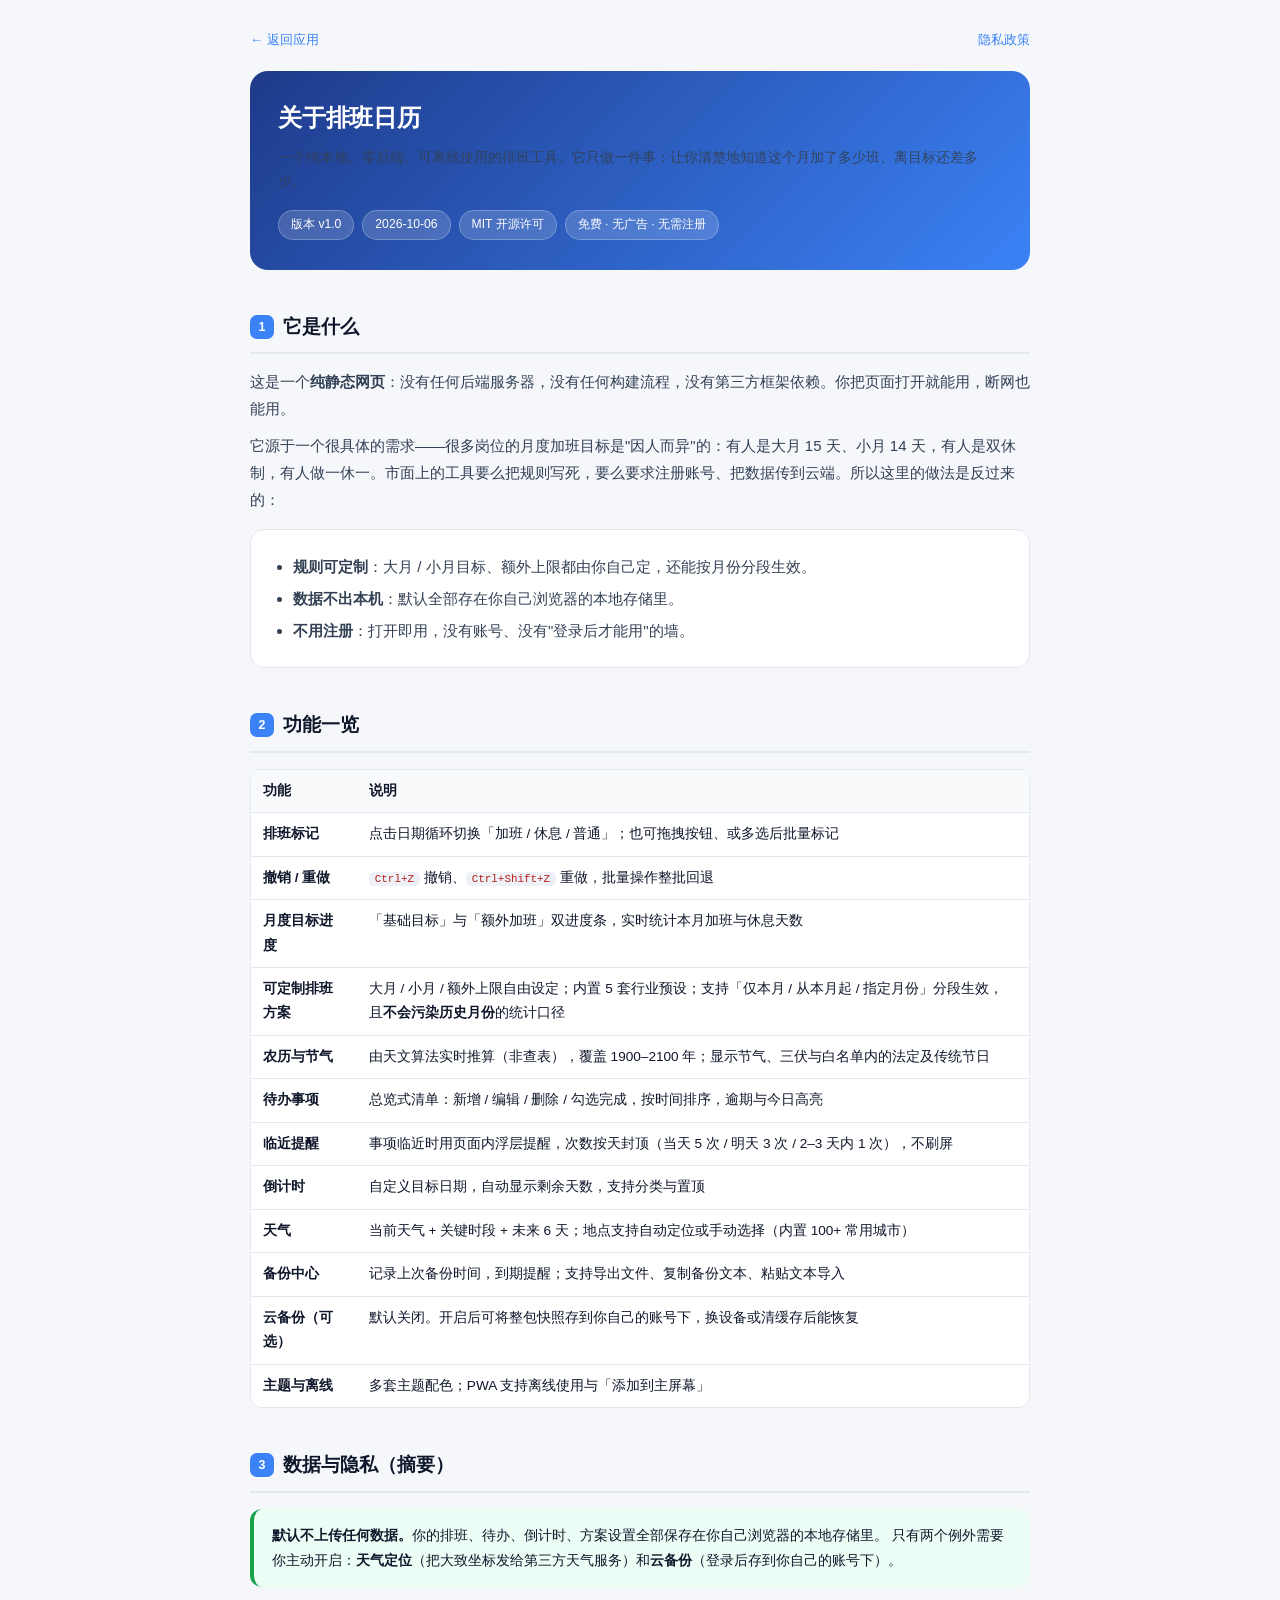
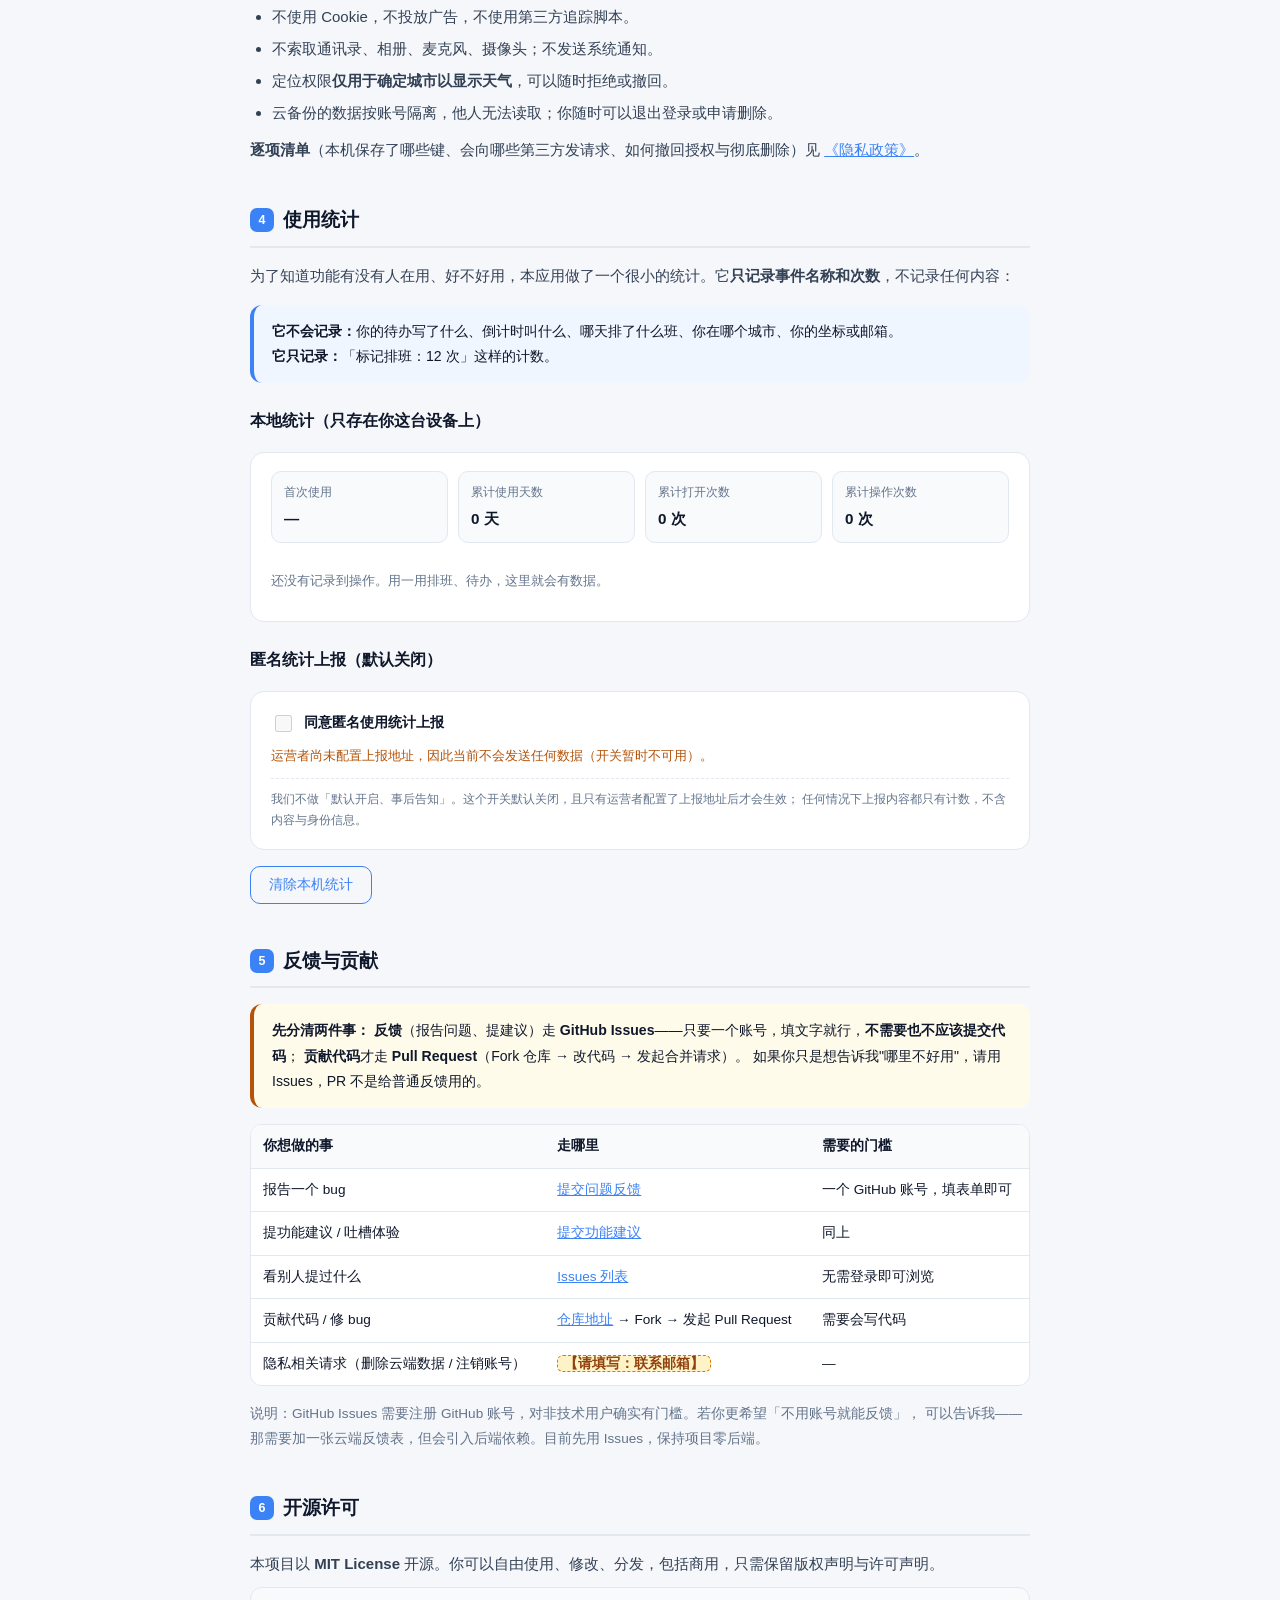
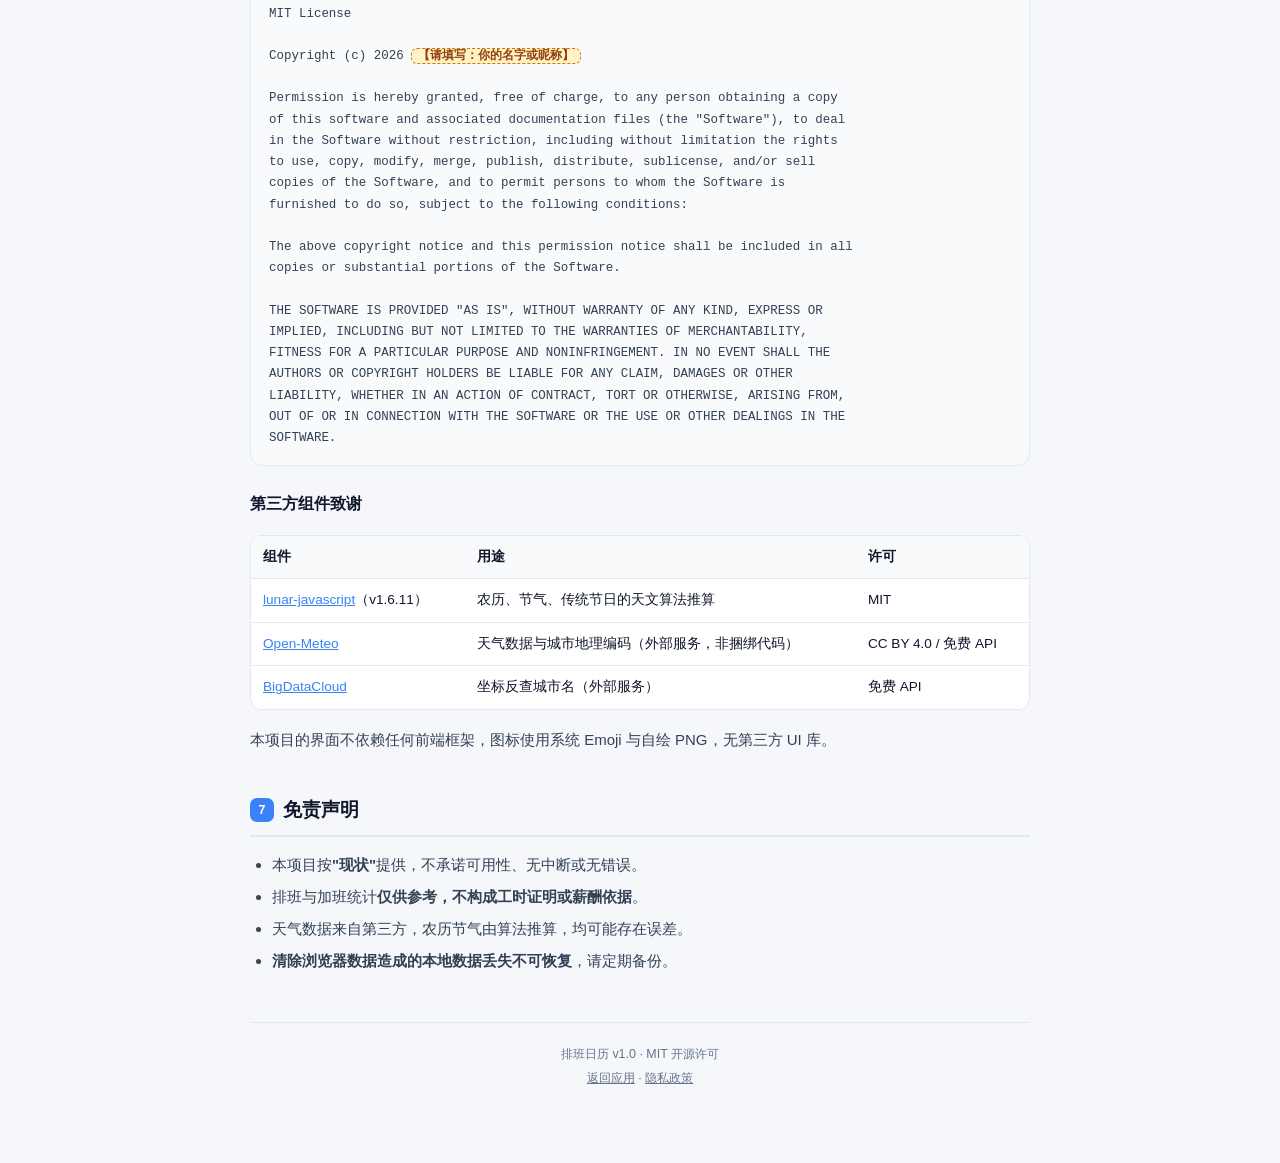
==== pages/about.html @ 3fbb3946 "合规与 SEO：隐私政策页、关于页、MIT 许可、可选使用统计、Issue 模板、robots/sitemap" ====
<!DOCTYPE html>
<html lang="zh-CN">

<head>
    <meta charset="UTF-8">
    <meta name="viewport" content="width=device-width, initial-scale=1.0">
    <title>关于 · 排班日历</title>
    <meta name="description" content="关于排班日历：一个纯本地、零后端、可离线使用的免费开源排班工具。包含功能一览、数据与隐私说明、使用统计、反馈渠道与开源许可。">
    <link rel="canonical" href="https://huohuahui.github.io/CalendarSchedule/pages/about.html">
    <meta name="robots" content="index,follow">
    <meta name="theme-color" content="#3b82f6">
    <link rel="icon"
        href="data:image/svg+xml,<svg xmlns='http://www.w3.org/2000/svg' viewBox='0 0 100 100'><text y='.9em' font-size='90'>📅</text></svg>">
    <link rel="stylesheet" href="../css/page.css">
</head>

<body>
<div class="wrap">

    <div class="top-bar">
        <a class="back-link" href="../index.html">← 返回应用</a>
        <span class="top-links">
            <a class="back-link" href="privacy.html">隐私政策</a>
        </span>
    </div>

    <div class="doc-hero">
        <h1>关于排班日历</h1>
        <p>一个纯本地、零后端、可离线使用的排班工具。它只做一件事：让你清楚地知道这个月加了多少班、离目标还差多少。</p>
        <div class="doc-meta">
            <span>版本 v1.0</span>
            <span>2026-10-06</span>
            <span>MIT 开源许可</span>
            <span>免费 · 无广告 · 无需注册</span>
        </div>
    </div>

    <!-- ========== 它是什么 ========== -->
    <h2 id="what"><span class="n">1</span>它是什么</h2>

    <p>这是一个<b>纯静态网页</b>：没有任何后端服务器，没有任何构建流程，没有第三方框架依赖。你把页面打开就能用，断网也能用。</p>

    <p>它源于一个很具体的需求——很多岗位的月度加班目标是"因人而异"的：有人是大月 15 天、小月 14 天，有人是双休制，有人做一休一。市面上的工具要么把规则写死，要么要求注册账号、把数据传到云端。所以这里的做法是反过来的：</p>

    <div class="card">
        <ul style="margin:0">
            <li><b>规则可定制</b>：大月 / 小月目标、额外上限都由你自己定，还能按月份分段生效。</li>
            <li><b>数据不出本机</b>：默认全部存在你自己浏览器的本地存储里。</li>
            <li><b>不用注册</b>：打开即用，没有账号、没有"登录后才能用"的墙。</li>
        </ul>
    </div>

    <!-- ========== 功能一览 ========== -->
    <h2 id="features"><span class="n">2</span>功能一览</h2>

    <div class="tbl-wrap">
        <table>
            <thead><tr><th>功能</th><th>说明</th></tr></thead>
            <tbody>
            <tr><td><b>排班标记</b></td><td>点击日期循环切换「加班 / 休息 / 普通」；也可拖拽按钮、或多选后批量标记</td></tr>
            <tr><td><b>撤销 / 重做</b></td><td><code>Ctrl+Z</code> 撤销、<code>Ctrl+Shift+Z</code> 重做，批量操作整批回退</td></tr>
            <tr><td><b>月度目标进度</b></td><td>「基础目标」与「额外加班」双进度条，实时统计本月加班与休息天数</td></tr>
            <tr><td><b>可定制排班方案</b></td><td>大月 / 小月 / 额外上限自由设定；内置 5 套行业预设；支持「仅本月 / 从本月起 / 指定月份」分段生效，且<b>不会污染历史月份</b>的统计口径</td></tr>
            <tr><td><b>农历与节气</b></td><td>由天文算法实时推算（非查表），覆盖 1900–2100 年；显示节气、三伏与白名单内的法定及传统节日</td></tr>
            <tr><td><b>待办事项</b></td><td>总览式清单：新增 / 编辑 / 删除 / 勾选完成，按时间排序，逾期与今日高亮</td></tr>
            <tr><td><b>临近提醒</b></td><td>事项临近时用页面内浮层提醒，次数按天封顶（当天 5 次 / 明天 3 次 / 2–3 天内 1 次），不刷屏</td></tr>
            <tr><td><b>倒计时</b></td><td>自定义目标日期，自动显示剩余天数，支持分类与置顶</td></tr>
            <tr><td><b>天气</b></td><td>当前天气 + 关键时段 + 未来 6 天；地点支持自动定位或手动选择（内置 100+ 常用城市）</td></tr>
            <tr><td><b>备份中心</b></td><td>记录上次备份时间，到期提醒；支持导出文件、复制备份文本、粘贴文本导入</td></tr>
            <tr><td><b>云备份（可选）</b></td><td>默认关闭。开启后可将整包快照存到你自己的账号下，换设备或清缓存后能恢复</td></tr>
            <tr><td><b>主题与离线</b></td><td>多套主题配色；PWA 支持离线使用与「添加到主屏幕」</td></tr>
            </tbody>
        </table>
    </div>

    <!-- ========== 数据与隐私 ========== -->
    <h2 id="privacy"><span class="n">3</span>数据与隐私（摘要）</h2>

    <div class="callout ok">
        <b>默认不上传任何数据。</b>你的排班、待办、倒计时、方案设置全部保存在你自己浏览器的本地存储里。
        只有两个例外需要你主动开启：<b>天气定位</b>（把大致坐标发给第三方天气服务）和<b>云备份</b>（登录后存到你自己的账号下）。
    </div>

    <ul>
        <li>不使用 Cookie，不投放广告，不使用第三方追踪脚本。</li>
        <li>不索取通讯录、相册、麦克风、摄像头；不发送系统通知。</li>
        <li>定位权限<b>仅用于确定城市以显示天气</b>，可以随时拒绝或撤回。</li>
        <li>云备份的数据按账号隔离，他人无法读取；你随时可以退出登录或申请删除。</li>
    </ul>

    <p><b>逐项清单</b>（本机保存了哪些键、会向哪些第三方发请求、如何撤回授权与彻底删除）见
        <a href="privacy.html">《隐私政策》</a>。</p>

    <!-- ========== 使用统计 ========== -->
    <h2 id="stats"><span class="n">4</span>使用统计</h2>

    <p>为了知道功能有没有人在用、好不好用，本应用做了一个很小的统计。它<b>只记录事件名称和次数</b>，不记录任何内容：</p>

    <div class="callout info">
        <b>它不会记录：</b>你的待办写了什么、倒计时叫什么、哪天排了什么班、你在哪个城市、你的坐标或邮箱。<br>
        <b>它只记录：</b>「标记排班：12 次」这样的计数。
    </div>

    <h3>本地统计（只存在你这台设备上）</h3>
    <div class="card">
        <div id="statsMeta" class="stat-meta"></div>
        <div id="statsBody" class="stat-body"></div>
    </div>

    <h3>匿名统计上报（默认关闭）</h3>
    <div class="card" id="optinBox">
        <label class="optin-row">
            <input type="checkbox" id="optinToggle">
            <span>同意匿名使用统计上报</span>
        </label>
        <div class="optin-note" id="optinNote">读取中…</div>
        <div class="optin-privacy">
            我们不做「默认开启、事后告知」。这个开关默认关闭，且只有运营者配置了上报地址后才会生效；
            任何情况下上报内容都只有计数，不含内容与身份信息。
        </div>
    </div>

    <div style="margin-top:14px">
        <button type="button" class="btn ghost" id="statsClearBtn">清除本机统计</button>
    </div>

    <!-- ========== 反馈与贡献 ========== -->
    <h2 id="feedback"><span class="n">5</span>反馈与贡献</h2>

    <div class="callout warn">
        <b>先分清两件事：</b>
        <b>反馈</b>（报告问题、提建议）走 <b>GitHub Issues</b>——只要一个账号，填文字就行，<b>不需要也不应该提交代码</b>；
        <b>贡献代码</b>才走 <b>Pull Request</b>（Fork 仓库 → 改代码 → 发起合并请求）。
        如果你只是想告诉我"哪里不好用"，请用 Issues，PR 不是给普通反馈用的。
    </div>

    <div class="tbl-wrap">
        <table>
            <thead><tr><th>你想做的事</th><th>走哪里</th><th>需要的门槛</th></tr></thead>
            <tbody>
            <tr>
                <td>报告一个 bug</td>
                <td><a href="https://github.com/Huohuahui/CalendarSchedule/issues/new?template=bug_report.md" target="_blank" rel="noopener noreferrer">提交问题反馈</a></td>
                <td>一个 GitHub 账号，填表单即可</td>
            </tr>
            <tr>
                <td>提功能建议 / 吐槽体验</td>
                <td><a href="https://github.com/Huohuahui/CalendarSchedule/issues/new?template=feature_request.md" target="_blank" rel="noopener noreferrer">提交功能建议</a></td>
                <td>同上</td>
            </tr>
            <tr>
                <td>看别人提过什么</td>
                <td><a href="https://github.com/Huohuahui/CalendarSchedule/issues" target="_blank" rel="noopener noreferrer">Issues 列表</a></td>
                <td>无需登录即可浏览</td>
            </tr>
            <tr>
                <td>贡献代码 / 修 bug</td>
                <td><a href="https://github.com/Huohuahui/CalendarSchedule" target="_blank" rel="noopener noreferrer">仓库地址</a> → Fork → 发起 Pull Request</td>
                <td>需要会写代码</td>
            </tr>
            <tr>
                <td>隐私相关请求（删除云端数据 / 注销账号）</td>
                <td><span class="fill-me">【请填写：联系邮箱】</span></td>
                <td>—</td>
            </tr>
            </tbody>
        </table>
    </div>

    <p style="font-size:0.85rem;color:var(--ink3)">
        说明：GitHub Issues 需要注册 GitHub 账号，对非技术用户确实有门槛。若你更希望「不用账号就能反馈」，
        可以告诉我——那需要加一张云端反馈表，但会引入后端依赖。目前先用 Issues，保持项目零后端。
    </p>

    <!-- ========== 开源许可 ========== -->
    <h2 id="license"><span class="n">6</span>开源许可</h2>

    <p>本项目以 <b>MIT License</b> 开源。你可以自由使用、修改、分发，包括商用，只需保留版权声明与许可声明。</p>

    <div class="license-text">MIT License

Copyright (c) 2026 <span class="fill-me">【请填写：你的名字或昵称】</span>

Permission is hereby granted, free of charge, to any person obtaining a copy
of this software and associated documentation files (the "Software"), to deal
in the Software without restriction, including without limitation the rights
to use, copy, modify, merge, publish, distribute, sublicense, and/or sell
copies of the Software, and to permit persons to whom the Software is
furnished to do so, subject to the following conditions:

The above copyright notice and this permission notice shall be included in all
copies or substantial portions of the Software.

THE SOFTWARE IS PROVIDED "AS IS", WITHOUT WARRANTY OF ANY KIND, EXPRESS OR
IMPLIED, INCLUDING BUT NOT LIMITED TO THE WARRANTIES OF MERCHANTABILITY,
FITNESS FOR A PARTICULAR PURPOSE AND NONINFRINGEMENT. IN NO EVENT SHALL THE
AUTHORS OR COPYRIGHT HOLDERS BE LIABLE FOR ANY CLAIM, DAMAGES OR OTHER
LIABILITY, WHETHER IN AN ACTION OF CONTRACT, TORT OR OTHERWISE, ARISING FROM,
OUT OF OR IN CONNECTION WITH THE SOFTWARE OR THE USE OR OTHER DEALINGS IN THE
SOFTWARE.</div>

    <h3>第三方组件致谢</h3>
    <div class="tbl-wrap">
        <table>
            <thead><tr><th>组件</th><th>用途</th><th>许可</th></tr></thead>
            <tbody>
            <tr>
                <td><a href="https://github.com/6tail/lunar-javascript" target="_blank" rel="noopener noreferrer">lunar-javascript</a>（v1.6.11）</td>
                <td>农历、节气、传统节日的天文算法推算</td>
                <td>MIT</td>
            </tr>
            <tr>
                <td><a href="https://open-meteo.com/" target="_blank" rel="noopener noreferrer">Open-Meteo</a></td>
                <td>天气数据与城市地理编码（外部服务，非捆绑代码）</td>
                <td>CC BY 4.0 / 免费 API</td>
            </tr>
            <tr>
                <td><a href="https://www.bigdatacloud.com/" target="_blank" rel="noopener noreferrer">BigDataCloud</a></td>
                <td>坐标反查城市名（外部服务）</td>
                <td>免费 API</td>
            </tr>
            </tbody>
        </table>
    </div>

    <p>本项目的界面不依赖任何前端框架，图标使用系统 Emoji 与自绘 PNG，无第三方 UI 库。</p>

    <!-- ========== 免责 ========== -->
    <h2 id="disclaimer"><span class="n">7</span>免责声明</h2>

    <ul>
        <li>本项目按<b>"现状"</b>提供，不承诺可用性、无中断或无错误。</li>
        <li>排班与加班统计<b>仅供参考，不构成工时证明或薪酬依据</b>。</li>
        <li>天气数据来自第三方，农历节气由算法推算，均可能存在误差。</li>
        <li><b>清除浏览器数据造成的本地数据丢失不可恢复</b>，请定期备份。</li>
    </ul>

    <div class="doc-footer">
        排班日历 v1.0 · MIT 开源许可<br>
        <a href="../index.html">返回应用</a> · <a href="privacy.html">隐私政策</a>
    </div>

</div>

<script src="../js/analytics.js"></script>
<script src="../js/about.js"></script>
</body>

</html>
---- css/page.css ----
/* ============================================================
   page.css - 文档型页面（关于 / 隐私政策）
   独立于应用主样式，避免 main.css 的 body 居中布局干扰文档阅读
   ============================================================ */

:root {
    --p: #3b82f6;
    --p-soft: #eff6ff;
    --p-deep: #1e3a8a;
    --ink: #0f172a;
    --ink2: #334155;
    --ink3: #64748b;
    --line: #e2e8f0;
    --bg: #f5f7fb;
    --card: #ffffff;
    --ok: #16a34a;
    --ok-soft: #ecfdf5;
    --warn: #b45309;
    --warn-soft: #fffbeb;
    --bad: #b91c1c;
    --bad-soft: #fef2f2;
}

* { box-sizing: border-box; }

body {
    margin: 0;
    background: var(--bg);
    color: var(--ink);
    font-family: -apple-system, BlinkMacSystemFont, "Segoe UI", "PingFang SC", "Microsoft YaHei", sans-serif;
    font-size: 15px;
    line-height: 1.8;
    -webkit-font-smoothing: antialiased;
}

.wrap {
    max-width: 820px;
    margin: 0 auto;
    padding: 28px 20px 72px;
}

/* ---------- 顶部返回 ---------- */
.top-bar {
    display: flex;
    align-items: center;
    justify-content: space-between;
    gap: 12px;
    margin-bottom: 20px;
    font-size: 13px;
}

.back-link {
    color: var(--p);
    text-decoration: none;
    font-weight: 500;
}

.back-link:hover { text-decoration: underline; }

.top-links { display: flex; gap: 14px; }

/* ---------- 标题区 ---------- */
.doc-hero {
    background: linear-gradient(135deg, #1e3a8a 0%, #3b82f6 100%);
    color: #fff;
    border-radius: 18px;
    padding: 30px 28px;
    margin-bottom: 26px;
}

.doc-hero h1 {
    margin: 0 0 10px;
    font-size: 1.5rem;
    line-height: 1.4;
    font-weight: 600;
    letter-spacing: -0.01em;
}

.doc-hero p {
    margin: 0;
    font-size: 0.9rem;
    opacity: 0.92;
    line-height: 1.7;
}

.doc-hero .doc-meta {
    margin-top: 16px;
    display: flex;
    flex-wrap: wrap;
    gap: 8px;
    font-size: 0.76rem;
}

.doc-hero .doc-meta span {
    background: rgba(255, 255, 255, 0.16);
    border: 1px solid rgba(255, 255, 255, 0.24);
    border-radius: 999px;
    padding: 3px 12px;
}

/* ---------- 目录 ---------- */
.doc-toc {
    background: var(--card);
    border: 1px solid var(--line);
    border-radius: 14px;
    padding: 16px 20px;
    margin-bottom: 28px;
}

.doc-toc .toc-title {
    font-size: 0.8rem;
    font-weight: 700;
    color: var(--ink3);
    margin-bottom: 8px;
    letter-spacing: 0.04em;
}

.doc-toc ol {
    margin: 0;
    padding-left: 20px;
    columns: 2;
    column-gap: 24px;
    font-size: 0.85rem;
}

.doc-toc li { margin: 3px 0; break-inside: avoid; }

.doc-toc a { color: var(--ink2); text-decoration: none; }
.doc-toc a:hover { color: var(--p); text-decoration: underline; }

/* ---------- 正文 ---------- */
h2 {
    font-size: 1.16rem;
    margin: 40px 0 14px;
    padding-bottom: 9px;
    border-bottom: 2px solid var(--line);
    scroll-margin-top: 16px;
}

h2 .n {
    display: inline-flex;
    align-items: center;
    justify-content: center;
    min-width: 24px;
    height: 24px;
    padding: 0 6px;
    border-radius: 7px;
    background: var(--p);
    color: #fff;
    font-size: 0.78rem;
    font-weight: 700;
    margin-right: 9px;
    vertical-align: 2px;
}

h3 {
    font-size: 1rem;
    margin: 24px 0 8px;
    color: var(--ink);
}

h4 {
    font-size: 0.9rem;
    margin: 18px 0 6px;
    color: var(--ink2);
}

p { margin: 10px 0; color: var(--ink2); }

ul, ol { margin: 10px 0; padding-left: 22px; color: var(--ink2); }
li { margin: 5px 0; }

strong { color: var(--ink); }

code {
    background: #eef2f7;
    border-radius: 5px;
    padding: 1px 6px;
    font-family: "SFMono-Regular", Consolas, monospace;
    font-size: 0.84em;
    color: #b91c1c;
    word-break: break-all;
}

a { color: var(--p); }

/* ---------- 卡片 / 提示 ---------- */
.card {
    background: var(--card);
    border: 1px solid var(--line);
    border-radius: 14px;
    padding: 18px 20px;
    margin: 16px 0;
}

.callout {
    border-radius: 12px;
    padding: 14px 18px;
    margin: 16px 0;
    font-size: 0.88rem;
    border-left: 4px solid;
}

.callout.info { background: var(--p-soft); border-color: var(--p); }
.callout.ok { background: var(--ok-soft); border-color: var(--ok); }
.callout.warn { background: var(--warn-soft); border-color: var(--warn); }
.callout.bad { background: var(--bad-soft); border-color: var(--bad); }
.callout p:first-child { margin-top: 0; }
.callout p:last-child { margin-bottom: 0; }
.callout b { color: var(--ink); }

/* ---------- 表格 ---------- */
.tbl-wrap {
    overflow-x: auto;
    margin: 16px 0;
    border-radius: 12px;
    border: 1px solid var(--line);
}

table {
    width: 100%;
    border-collapse: collapse;
    background: var(--card);
    font-size: 0.85rem;
}

th, td {
    padding: 9px 12px;
    text-align: left;
    border-bottom: 1px solid var(--line);
    vertical-align: top;
}

th { background: #f8fafc; font-weight: 700; color: var(--ink); white-space: nowrap; }
tr:last-child td { border-bottom: none; }
td code { font-size: 0.8em; }

.tag {
    display: inline-block;
    padding: 1px 8px;
    border-radius: 999px;
    font-size: 0.72rem;
    font-weight: 700;
    white-space: nowrap;
}

.tag.ok { background: var(--ok-soft); color: var(--ok); }
.tag.no { background: #f1f5f9; color: var(--ink3); }
.tag.need { background: var(--warn-soft); color: var(--warn); }

/* ---------- 占位符提示（需作者填写） ---------- */
.fill-me {
    background: #fef3c7;
    border: 1px dashed #d97706;
    border-radius: 6px;
    padding: 0 6px;
    color: #92400e;
    font-weight: 700;
}

/* ---------- 按钮 ---------- */
.btn {
    display: inline-block;
    padding: 9px 18px;
    border-radius: 10px;
    background: var(--p);
    color: #fff;
    text-decoration: none;
    font-size: 0.86rem;
    font-weight: 500;
    border: none;
    cursor: pointer;
}

.btn:hover { opacity: 0.9; }

.btn.ghost {
    background: transparent;
    color: var(--p);
    border: 1px solid var(--p);
}

/* ---------- 许可证全文 ---------- */
.license-text {
    background: #f8fafc;
    border: 1px solid var(--line);
    border-radius: 12px;
    padding: 16px 18px;
    font-family: "SFMono-Regular", Consolas, monospace;
    font-size: 0.78rem;
    line-height: 1.7;
    color: var(--ink2);
    white-space: pre-wrap;
    overflow-x: auto;
}

/* ---------- 页脚 ---------- */
.doc-footer {
    margin-top: 48px;
    padding-top: 20px;
    border-top: 1px solid var(--line);
    font-size: 0.78rem;
    color: var(--ink3);
    text-align: center;
    line-height: 1.9;
}

.doc-footer a { color: var(--ink3); }

@media (max-width: 560px) {
    .wrap { padding: 18px 14px 56px; }
    .doc-hero { padding: 22px 18px; }
    .doc-hero h1 { font-size: 1.24rem; }
    .doc-toc ol { columns: 1; }
    body { font-size: 14px; }
}

/* ============================================================
   关于页 · 使用统计
   ============================================================ */

.stat-meta {
    display: grid;
    grid-template-columns: repeat(auto-fit, minmax(140px, 1fr));
    gap: 10px;
    margin-bottom: 16px;
}

.stat-line {
    display: flex;
    flex-direction: column;
    gap: 2px;
    background: #f8fafc;
    border: 1px solid var(--line);
    border-radius: 10px;
    padding: 10px 12px;
}

.stat-k {
    font-size: 0.72rem;
    color: var(--ink3);
}

.stat-v {
    font-size: 0.95rem;
    font-weight: 700;
    color: var(--ink);
}

.stat-body { margin-top: 4px; }

.stat-empty {
    font-size: 0.84rem;
    color: var(--ink3);
    padding: 10px 0;
}

.stat-bars {
    display: flex;
    flex-direction: column;
    gap: 9px;
}

.stat-bar-row {
    display: grid;
    grid-template-columns: 92px 1fr 52px;
    align-items: center;
    gap: 10px;
    font-size: 0.8rem;
}

.stat-bar-label {
    color: var(--ink2);
    white-space: nowrap;
    overflow: hidden;
    text-overflow: ellipsis;
}

.stat-bar-track {
    height: 8px;
    background: #eef2f7;
    border-radius: 999px;
    overflow: hidden;
    display: block;
}

.stat-bar-fill {
    display: block;
    height: 100%;
    background: var(--p);
    border-radius: 999px;
}

.stat-bar-num {
    text-align: right;
    color: var(--ink3);
    font-variant-numeric: tabular-nums;
}

/* ---------- 匿名上报开关 ---------- */

.optin-row {
    display: flex;
    align-items: center;
    gap: 9px;
    font-size: 0.9rem;
    font-weight: 600;
    color: var(--ink);
    cursor: pointer;
    user-select: none;
}

.optin-row input {
    width: 17px;
    height: 17px;
    accent-color: var(--p);
    cursor: pointer;
    flex-shrink: 0;
}

.optin-row input:disabled { cursor: not-allowed; }

.optin-note {
    margin-top: 9px;
    font-size: 0.83rem;
    color: var(--ink2);
    line-height: 1.7;
}

.optin-note.on { color: var(--ok); }
.optin-note.muted { color: var(--warn); }

.optin-privacy {
    margin-top: 10px;
    padding-top: 10px;
    border-top: 1px dashed var(--line);
    font-size: 0.78rem;
    color: var(--ink3);
    line-height: 1.7;
}

@media (max-width: 480px) {
    .stat-bar-row { grid-template-columns: 76px 1fr 46px; font-size: 0.75rem; }
}
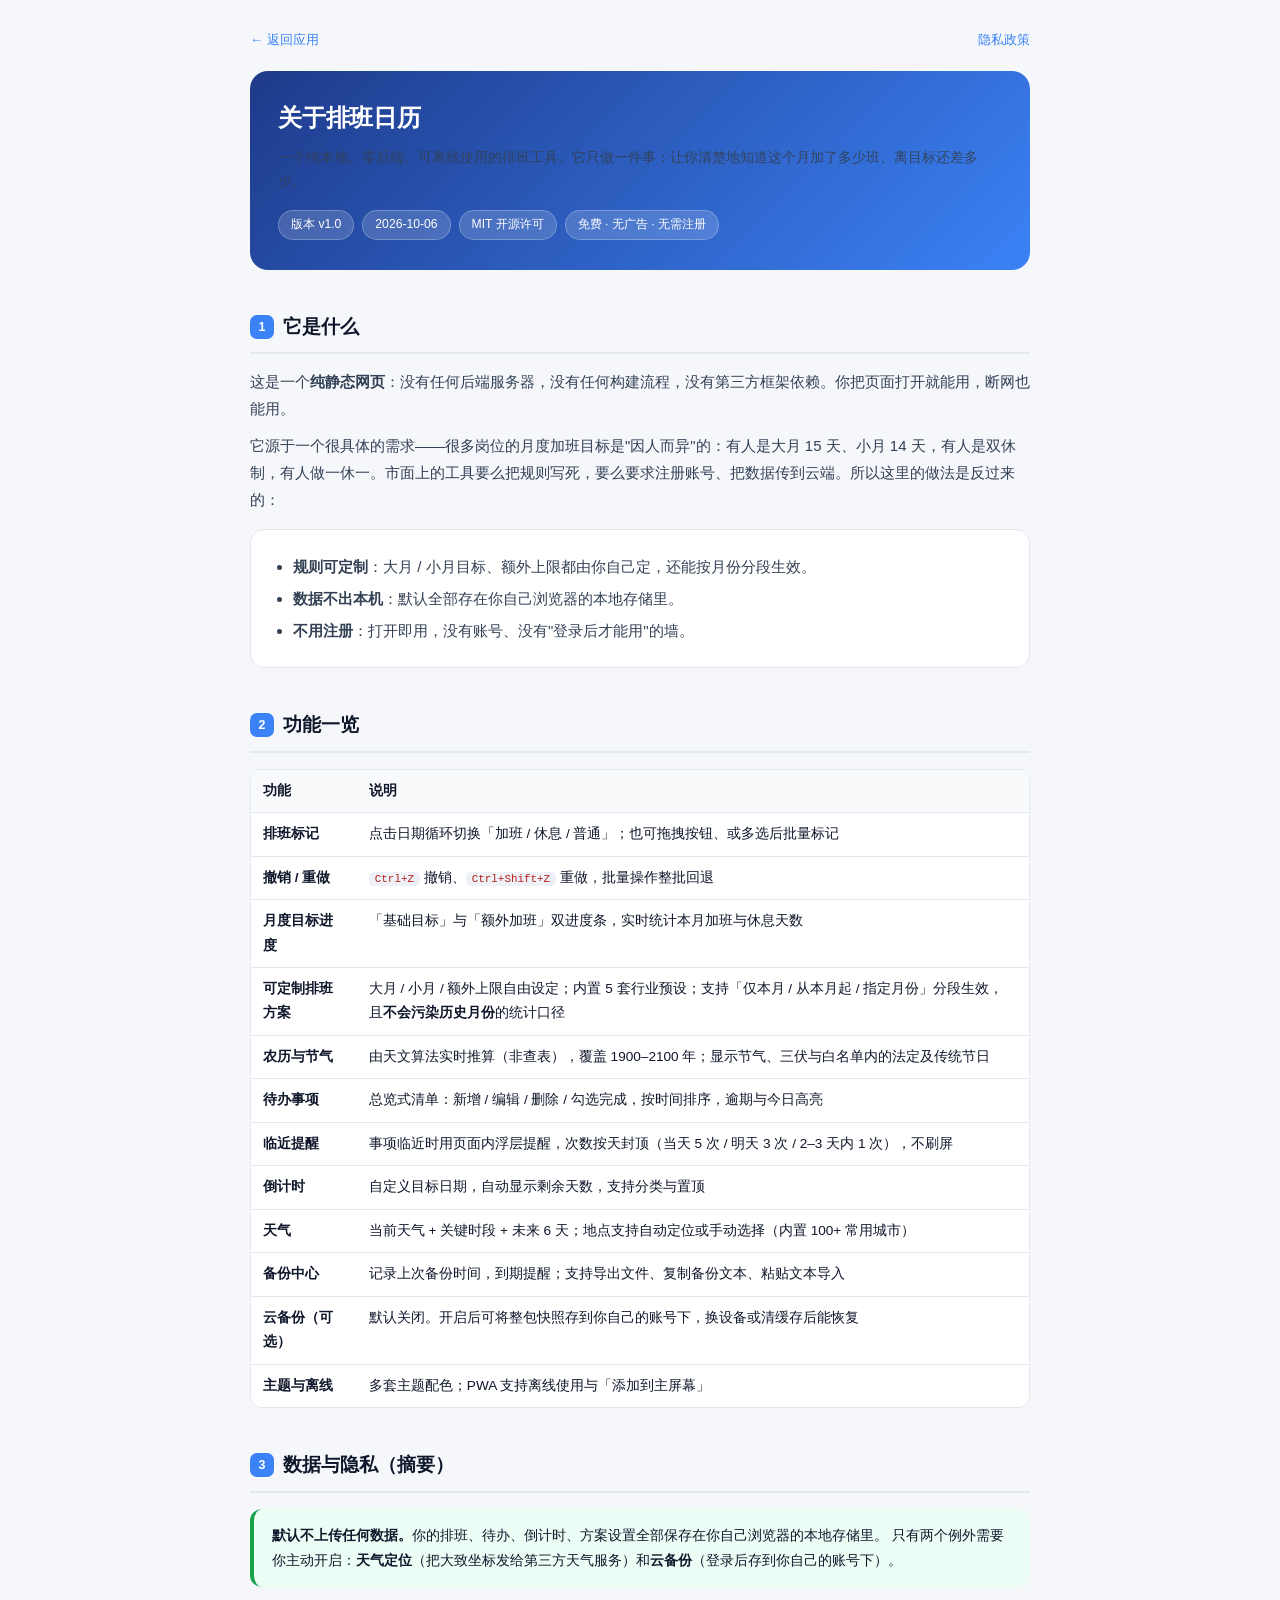
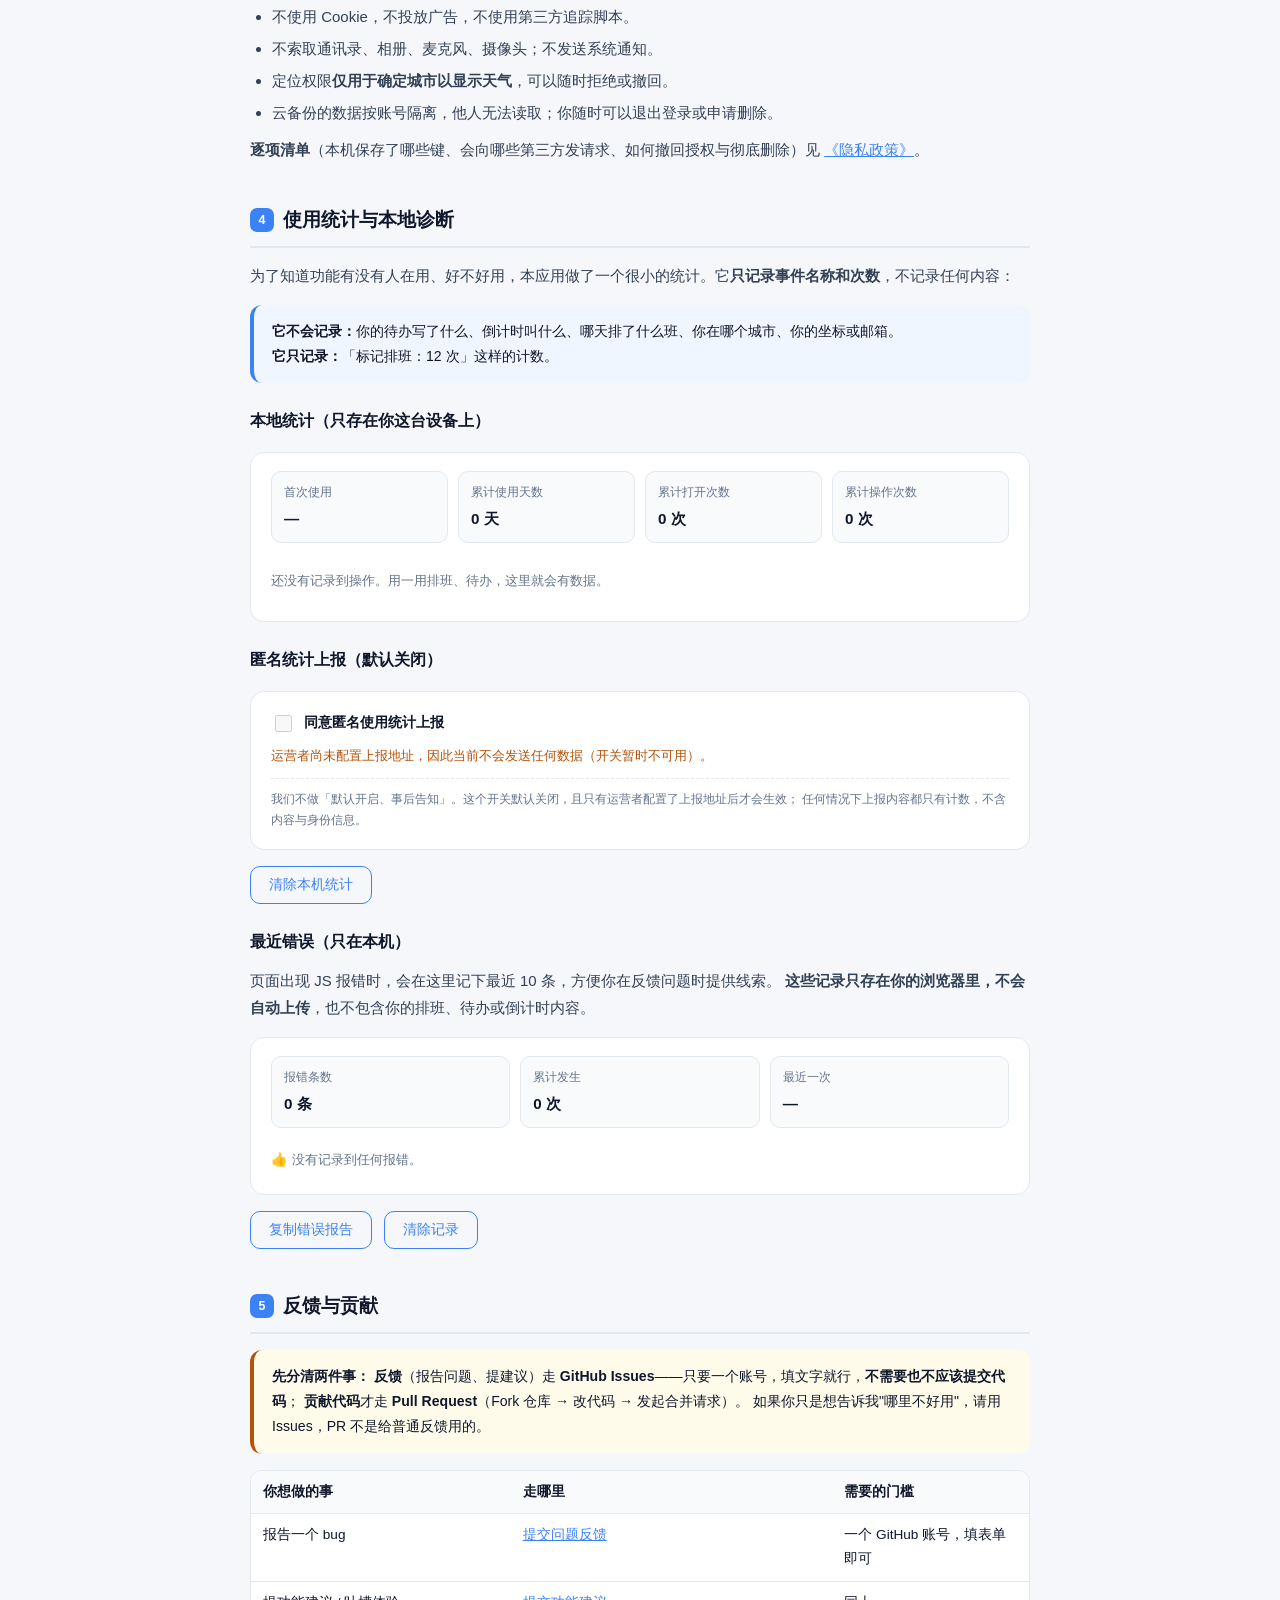
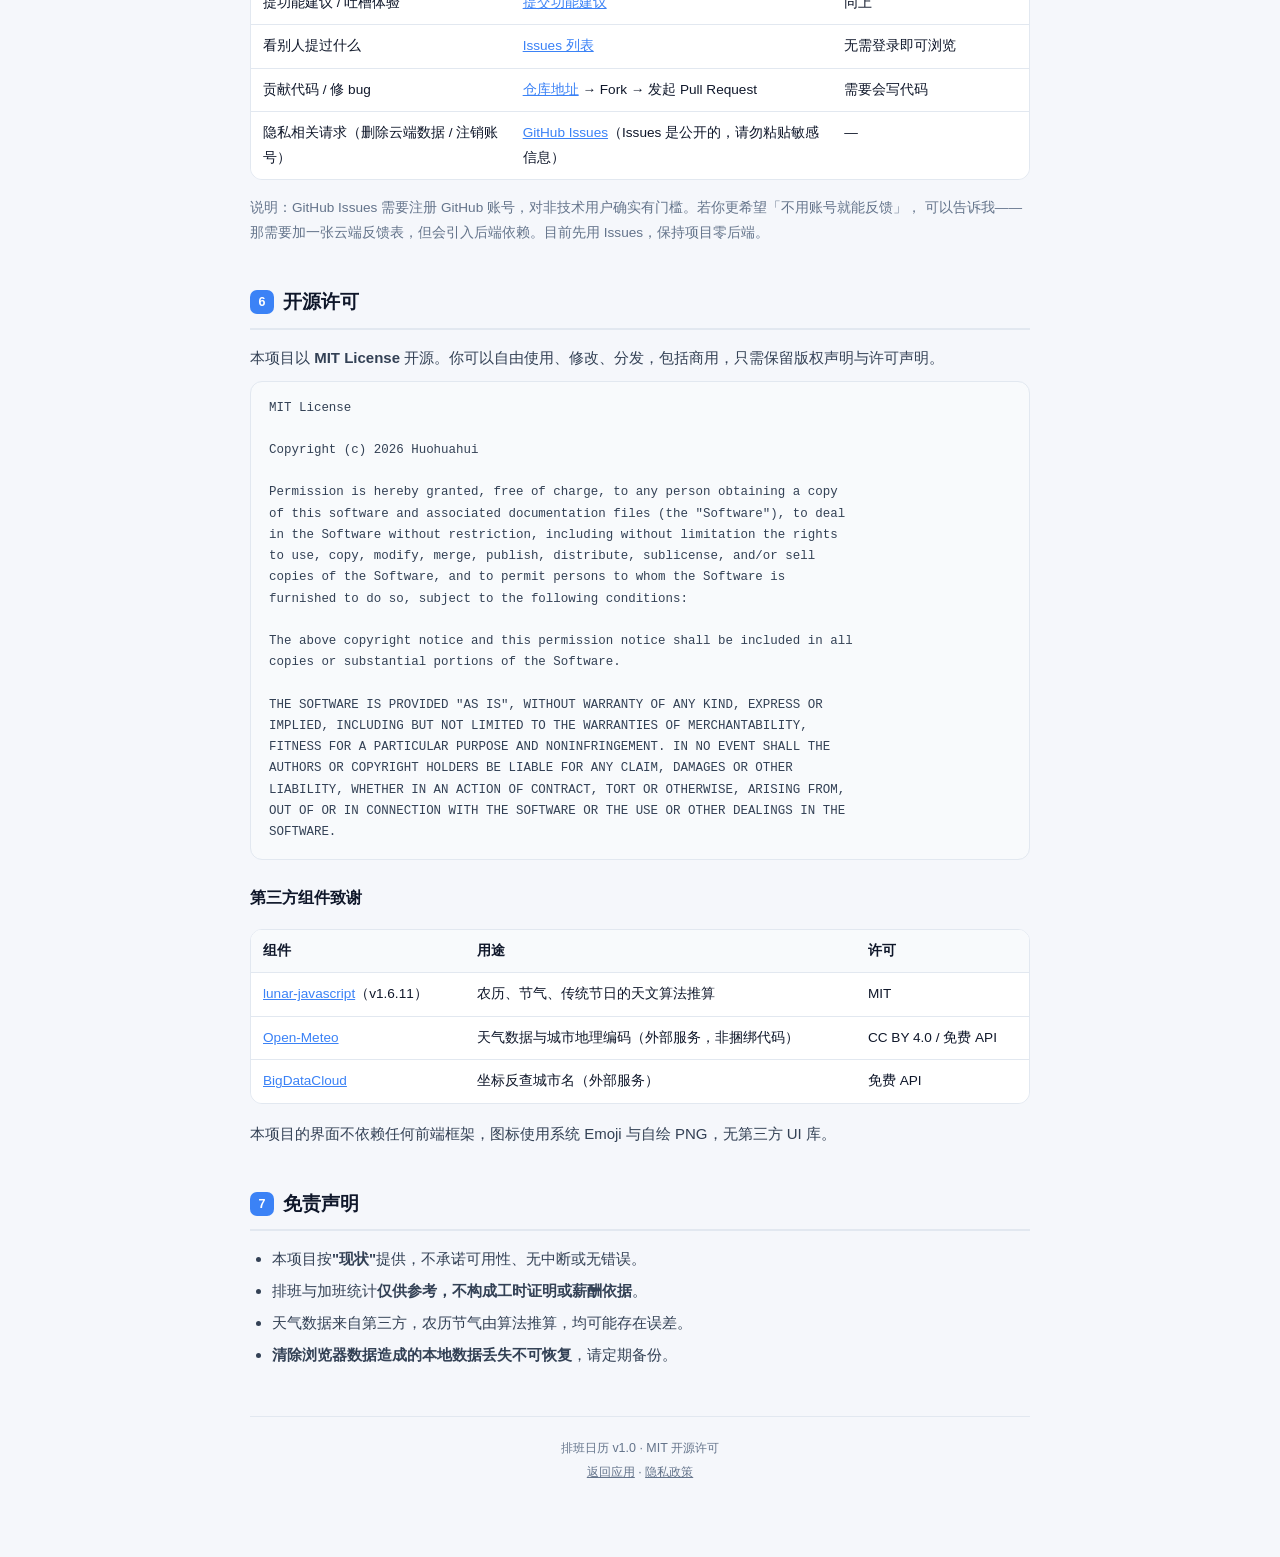
==== commit 9ae9cb1e: "修复 P1/P2：主题色跟随切换、键盘可达性、Esc 统一管理、清死代码；新增本地错误日志与冒烟测试入库" ====
--- a/pages/about.html
+++ b/pages/about.html
@@ -92,7 +92,7 @@
         <a href="privacy.html">《隐私政策》</a>。</p>
 
     <!-- ========== 使用统计 ========== -->
-    <h2 id="stats"><span class="n">4</span>使用统计</h2>
+    <h2 id="stats"><span class="n">4</span>使用统计与本地诊断</h2>
 
     <p>为了知道功能有没有人在用、好不好用，本应用做了一个很小的统计。它<b>只记录事件名称和次数</b>，不记录任何内容：</p>
 
@@ -124,6 +124,23 @@
         <button type="button" class="btn ghost" id="statsClearBtn">清除本机统计</button>
     </div>
 
+    <h3 id="errors">最近错误（只在本机）</h3>
+
+    <p>页面出现 JS 报错时，会在这里记下最近 10 条，方便你在反馈问题时提供线索。
+        <b>这些记录只存在你的浏览器里，不会自动上传</b>，也不包含你的排班、待办或倒计时内容。</p>
+
+    <div class="card">
+        <div id="errorMeta" class="stat-meta"></div>
+        <div id="errorBody" class="stat-body"></div>
+    </div>
+
+    <div style="margin-top:14px">
+        <button type="button" class="btn ghost" id="errorCopyBtn">复制错误报告</button>
+        <button type="button" class="btn ghost" id="errorClearBtn" style="margin-left:8px">清除记录</button>
+        <div class="err-note" id="errorCopyNote">已复制到剪贴板，粘贴到 GitHub Issue 即可。</div>
+        <div id="errorFallback"></div>
+    </div>
+
     <!-- ========== 反馈与贡献 ========== -->
     <h2 id="feedback"><span class="n">5</span>反馈与贡献</h2>
 
@@ -160,7 +177,7 @@
             </tr>
             <tr>
                 <td>隐私相关请求（删除云端数据 / 注销账号）</td>
-                <td><span class="fill-me">【请填写：联系邮箱】</span></td>
+                <td><a href="https://github.com/Huohuahui/CalendarSchedule/issues" target="_blank" rel="noopener noreferrer">GitHub Issues</a>（Issues 是公开的，请勿粘贴敏感信息）</td>
                 <td>—</td>
             </tr>
             </tbody>
@@ -179,7 +196,7 @@
 
     <div class="license-text">MIT License
 
-Copyright (c) 2026 <span class="fill-me">【请填写：你的名字或昵称】</span>
+Copyright (c) 2026 Huohuahui
 
 Permission is hereby granted, free of charge, to any person obtaining a copy
 of this software and associated documentation files (the "Software"), to deal
@@ -242,6 +259,7 @@
 
 </div>
 
+<script src="../js/error-log.js"></script>
 <script src="../js/analytics.js"></script>
 <script src="../js/about.js"></script>
 </body>
--- a/css/page.css
+++ b/css/page.css
@@ -248,16 +248,6 @@
 .tag.no { background: #f1f5f9; color: var(--ink3); }
 .tag.need { background: var(--warn-soft); color: var(--warn); }
 
-/* ---------- 占位符提示（需作者填写） ---------- */
-.fill-me {
-    background: #fef3c7;
-    border: 1px dashed #d97706;
-    border-radius: 6px;
-    padding: 0 6px;
-    color: #92400e;
-    font-weight: 700;
-}
-
 /* ---------- 按钮 ---------- */
 .btn {
     display: inline-block;
@@ -443,3 +433,74 @@
     .stat-bar-row { grid-template-columns: 76px 1fr 46px; font-size: 0.75rem; }
 }
 
+/* ============================================================
+   关于页 · 最近错误（本地）
+   ============================================================ */
+
+.err-item {
+    border-top: 1px dashed var(--line);
+    padding: 10px 0;
+    font-size: 0.8rem;
+}
+
+.err-item:first-child { border-top: none; padding-top: 0; }
+
+.err-item .err-msg {
+    color: var(--ink);
+    font-weight: 600;
+    word-break: break-word;
+    line-height: 1.6;
+}
+
+.err-item .err-meta {
+    color: var(--ink3);
+    font-size: 0.74rem;
+    margin-top: 3px;
+    word-break: break-all;
+}
+
+.err-item .err-stack {
+    color: var(--ink3);
+    font-family: "SFMono-Regular", Consolas, monospace;
+    font-size: 0.72rem;
+    line-height: 1.6;
+    margin-top: 5px;
+    padding: 8px 10px;
+    background: #f8fafc;
+    border-radius: 8px;
+    white-space: pre-wrap;
+    word-break: break-all;
+    max-height: 110px;
+    overflow: auto;
+}
+
+.err-empty {
+    color: var(--ink3);
+    font-size: 0.84rem;
+    padding: 4px 0;
+}
+
+.err-note {
+    font-size: 0.78rem;
+    color: var(--ok);
+    margin-top: 10px;
+    display: none;
+}
+
+.err-note.show { display: block; }
+
+.err-textarea {
+    width: 100%;
+    min-height: 130px;
+    margin-top: 10px;
+    padding: 10px 12px;
+    border: 1px solid var(--line);
+    border-radius: 10px;
+    font-family: "SFMono-Regular", Consolas, monospace;
+    font-size: 0.72rem;
+    line-height: 1.6;
+    color: var(--ink2);
+    resize: vertical;
+}
+
+
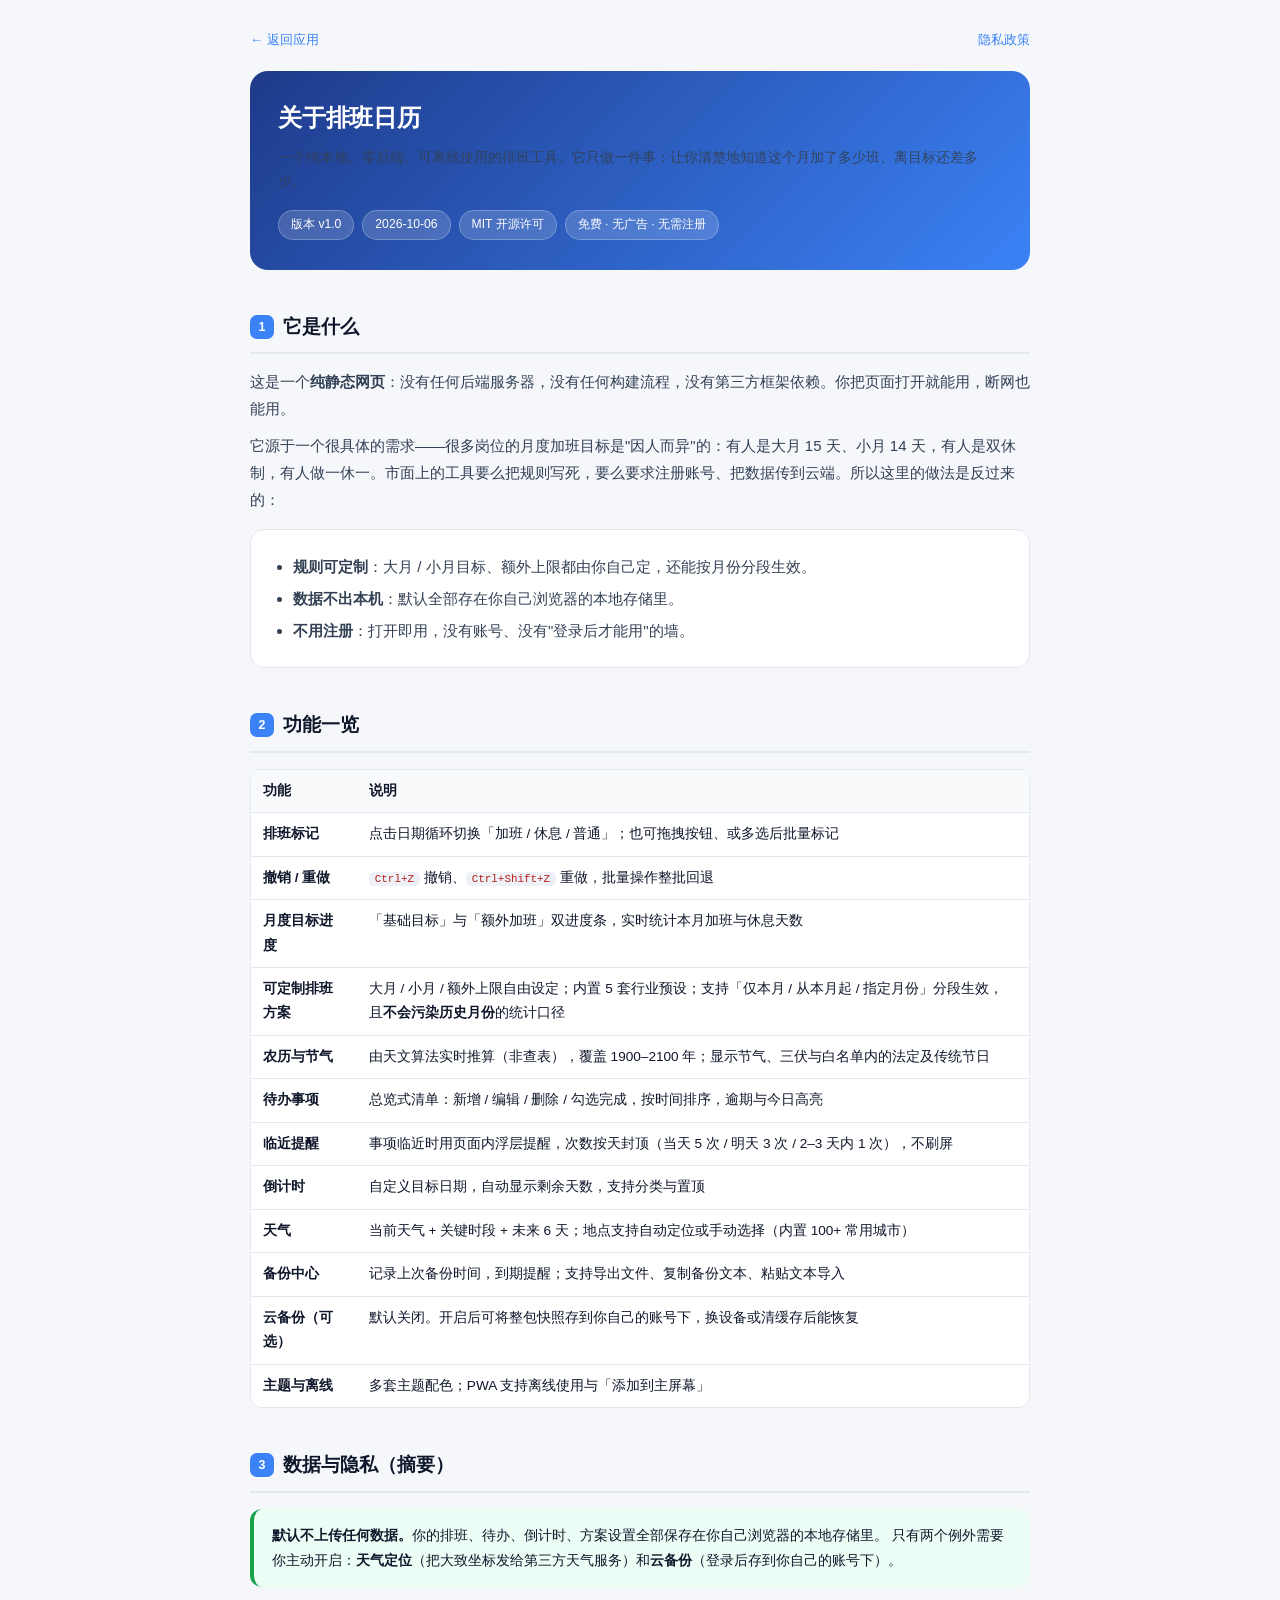
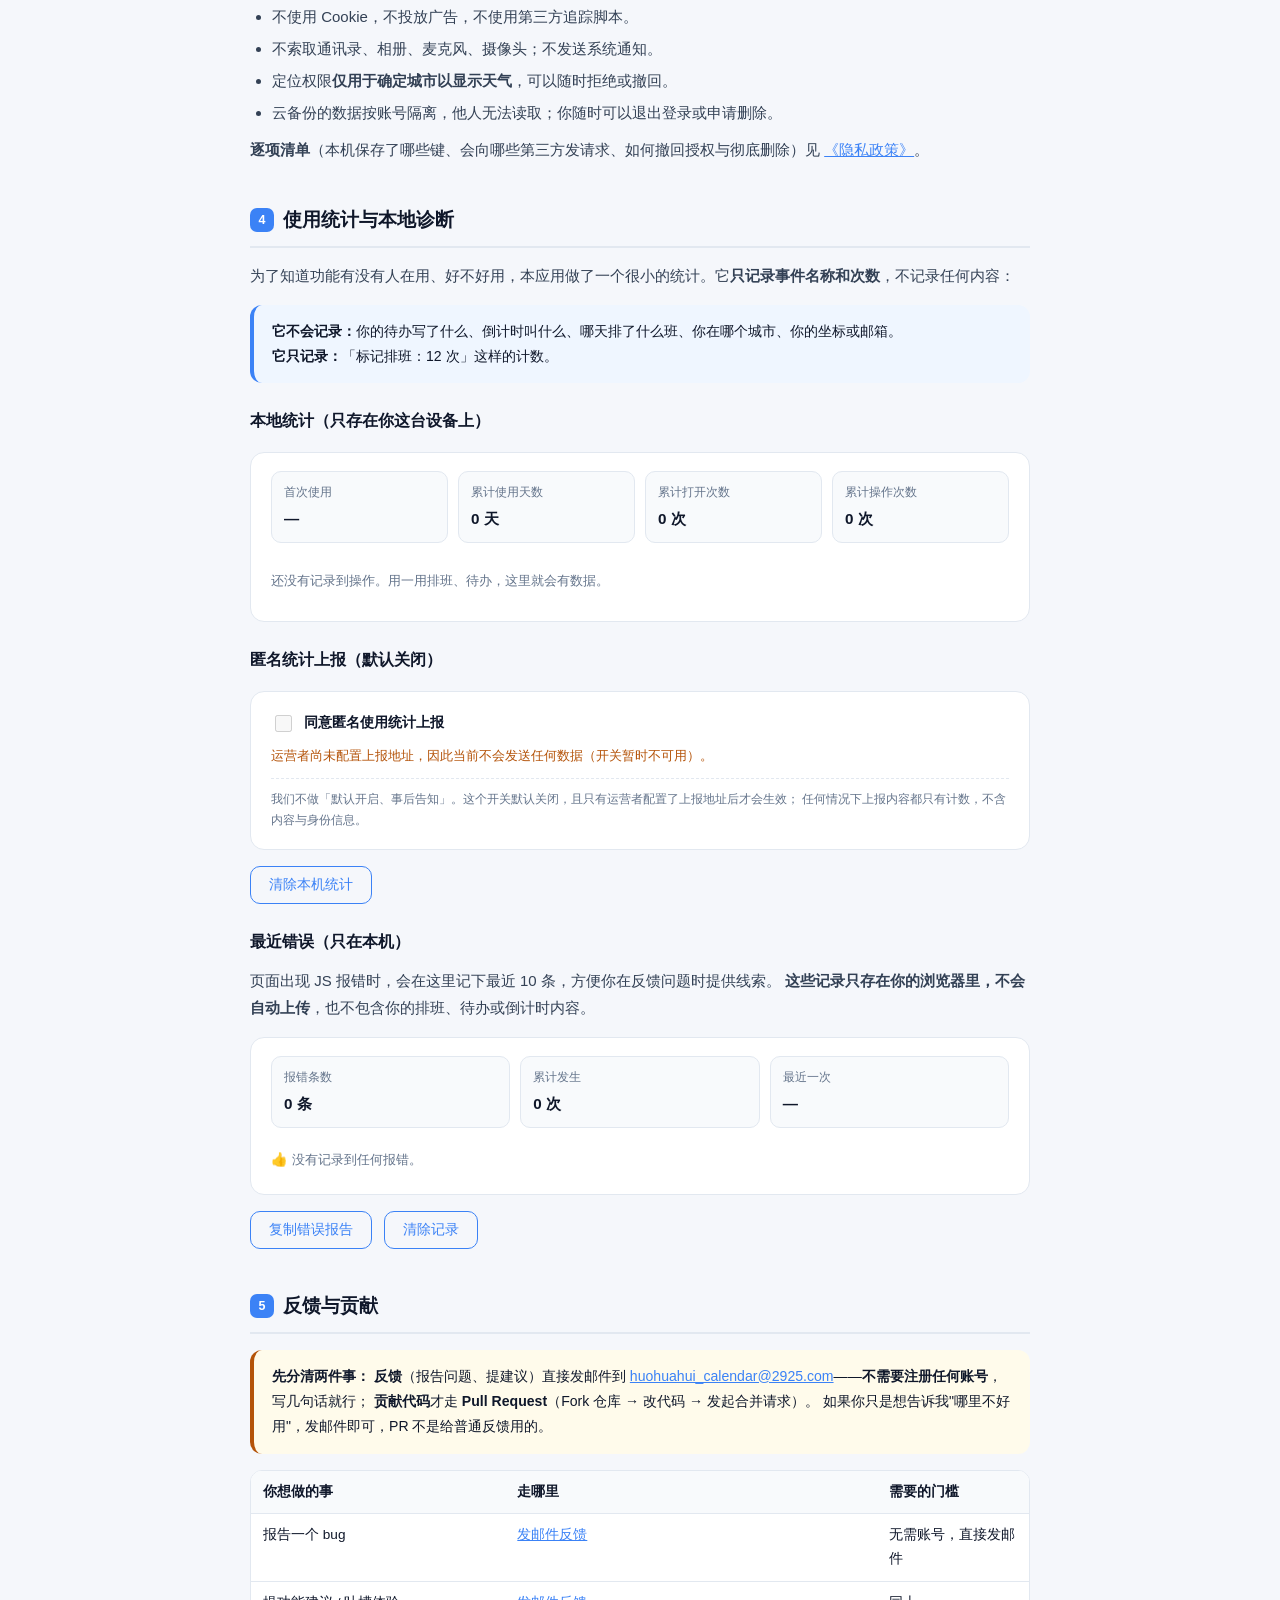
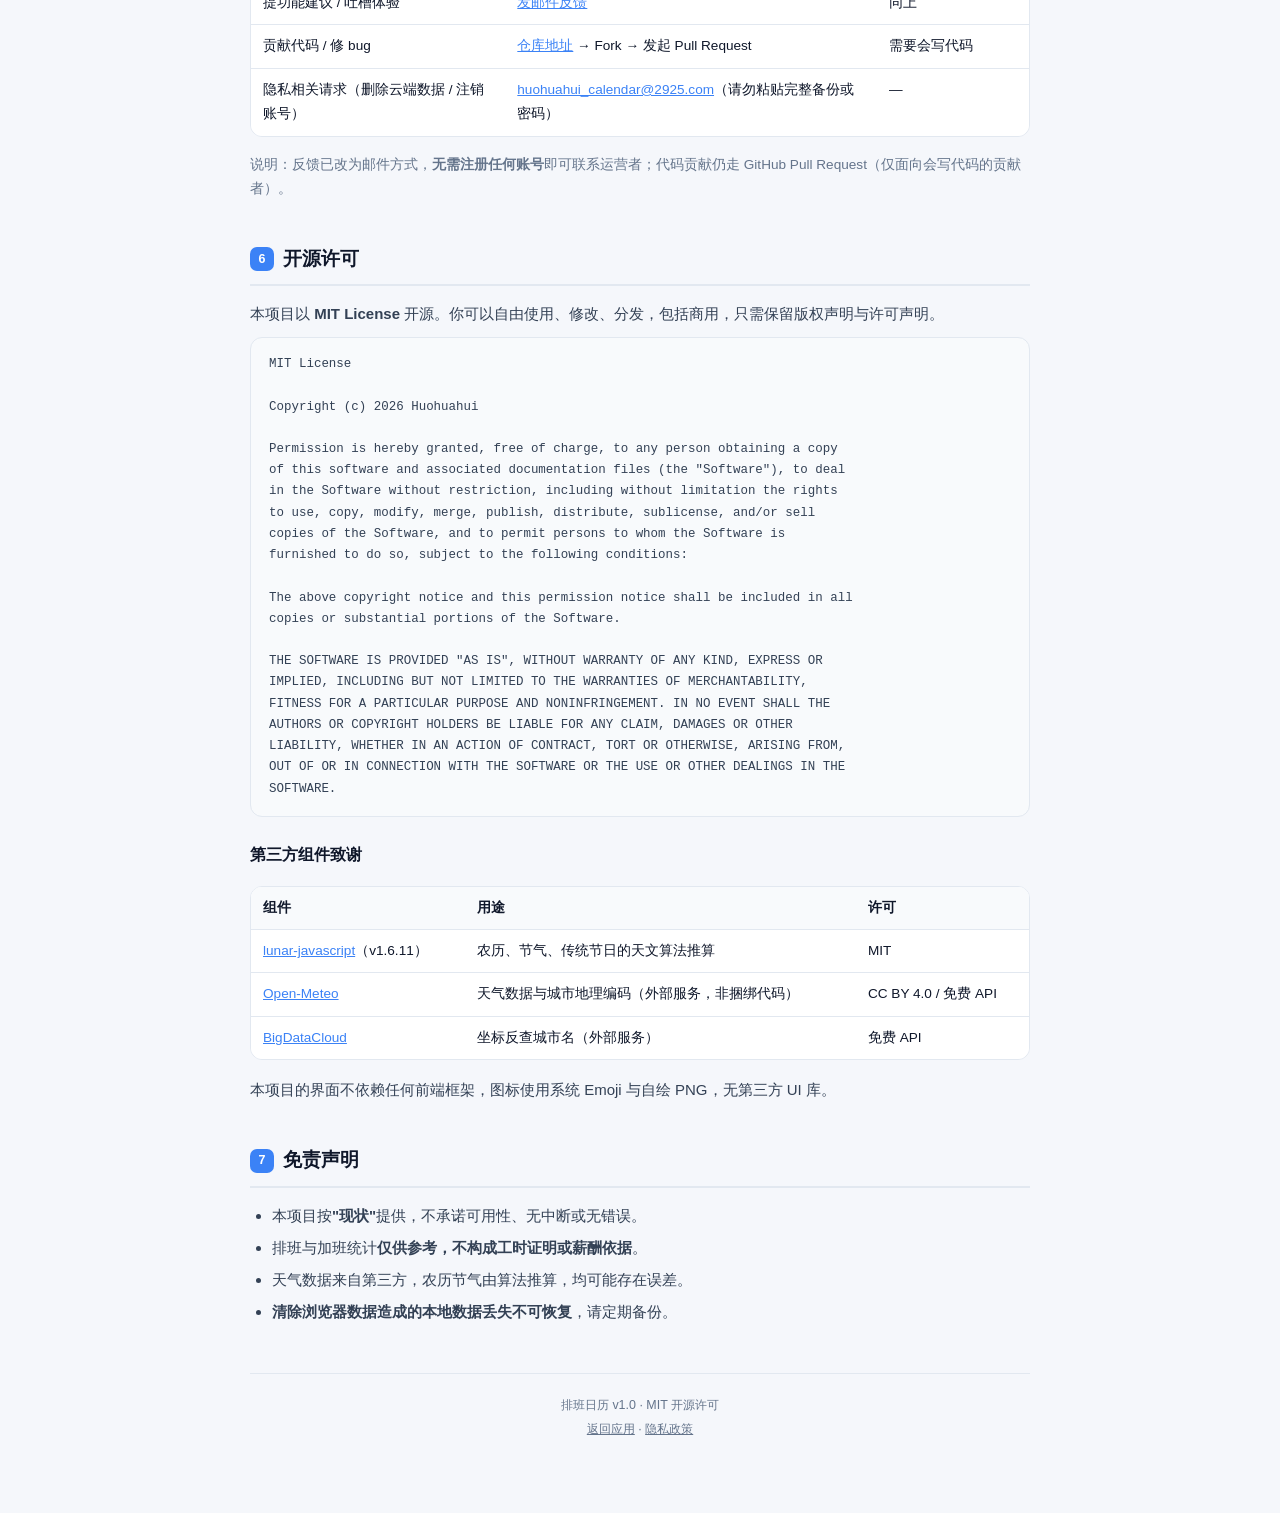
==== commit de6f1b19: "docs: 反馈联系方式改为邮箱 huohuahui_calendar@2925.com（不再用 GitHub Issues）" ====
--- a/pages/about.html
+++ b/pages/about.html
@@ -137,7 +137,7 @@
     <div style="margin-top:14px">
         <button type="button" class="btn ghost" id="errorCopyBtn">复制错误报告</button>
         <button type="button" class="btn ghost" id="errorClearBtn" style="margin-left:8px">清除记录</button>
-        <div class="err-note" id="errorCopyNote">已复制到剪贴板，粘贴到 GitHub Issue 即可。</div>
+        <div class="err-note" id="errorCopyNote">已复制到剪贴板，粘贴到反馈邮件即可。</div>
         <div id="errorFallback"></div>
     </div>
 
@@ -146,9 +146,9 @@
 
     <div class="callout warn">
         <b>先分清两件事：</b>
-        <b>反馈</b>（报告问题、提建议）走 <b>GitHub Issues</b>——只要一个账号，填文字就行，<b>不需要也不应该提交代码</b>；
+        <b>反馈</b>（报告问题、提建议）直接发邮件到 <a href="mailto:huohuahui_calendar@2925.com">huohuahui_calendar@2925.com</a>——<b>不需要注册任何账号</b>，写几句话就行；
         <b>贡献代码</b>才走 <b>Pull Request</b>（Fork 仓库 → 改代码 → 发起合并请求）。
-        如果你只是想告诉我"哪里不好用"，请用 Issues，PR 不是给普通反馈用的。
+        如果你只是想告诉我"哪里不好用"，发邮件即可，PR 不是给普通反馈用的。
     </div>
 
     <div class="tbl-wrap">
@@ -157,18 +157,13 @@
             <tbody>
             <tr>
                 <td>报告一个 bug</td>
-                <td><a href="https://github.com/Huohuahui/CalendarSchedule/issues/new?template=bug_report.md" target="_blank" rel="noopener noreferrer">提交问题反馈</a></td>
-                <td>一个 GitHub 账号，填表单即可</td>
+                <td><a href="mailto:huohuahui_calendar@2925.com">发邮件反馈</a></td>
+                <td>无需账号，直接发邮件</td>
             </tr>
             <tr>
                 <td>提功能建议 / 吐槽体验</td>
-                <td><a href="https://github.com/Huohuahui/CalendarSchedule/issues/new?template=feature_request.md" target="_blank" rel="noopener noreferrer">提交功能建议</a></td>
+                <td><a href="mailto:huohuahui_calendar@2925.com">发邮件反馈</a></td>
                 <td>同上</td>
-            </tr>
-            <tr>
-                <td>看别人提过什么</td>
-                <td><a href="https://github.com/Huohuahui/CalendarSchedule/issues" target="_blank" rel="noopener noreferrer">Issues 列表</a></td>
-                <td>无需登录即可浏览</td>
             </tr>
             <tr>
                 <td>贡献代码 / 修 bug</td>
@@ -177,7 +172,7 @@
             </tr>
             <tr>
                 <td>隐私相关请求（删除云端数据 / 注销账号）</td>
-                <td><a href="https://github.com/Huohuahui/CalendarSchedule/issues" target="_blank" rel="noopener noreferrer">GitHub Issues</a>（Issues 是公开的，请勿粘贴敏感信息）</td>
+                <td><a href="mailto:huohuahui_calendar@2925.com">huohuahui_calendar@2925.com</a>（请勿粘贴完整备份或密码）</td>
                 <td>—</td>
             </tr>
             </tbody>
@@ -185,8 +180,7 @@
     </div>
 
     <p style="font-size:0.85rem;color:var(--ink3)">
-        说明：GitHub Issues 需要注册 GitHub 账号，对非技术用户确实有门槛。若你更希望「不用账号就能反馈」，
-        可以告诉我——那需要加一张云端反馈表，但会引入后端依赖。目前先用 Issues，保持项目零后端。
+        说明：反馈已改为邮件方式，<b>无需注册任何账号</b>即可联系运营者；代码贡献仍走 GitHub Pull Request（仅面向会写代码的贡献者）。
     </p>
 
     <!-- ========== 开源许可 ========== -->
@@ -259,6 +253,7 @@
 
 </div>
 
+<script src="../js/utils.js"></script>
 <script src="../js/error-log.js"></script>
 <script src="../js/analytics.js"></script>
 <script src="../js/about.js"></script>
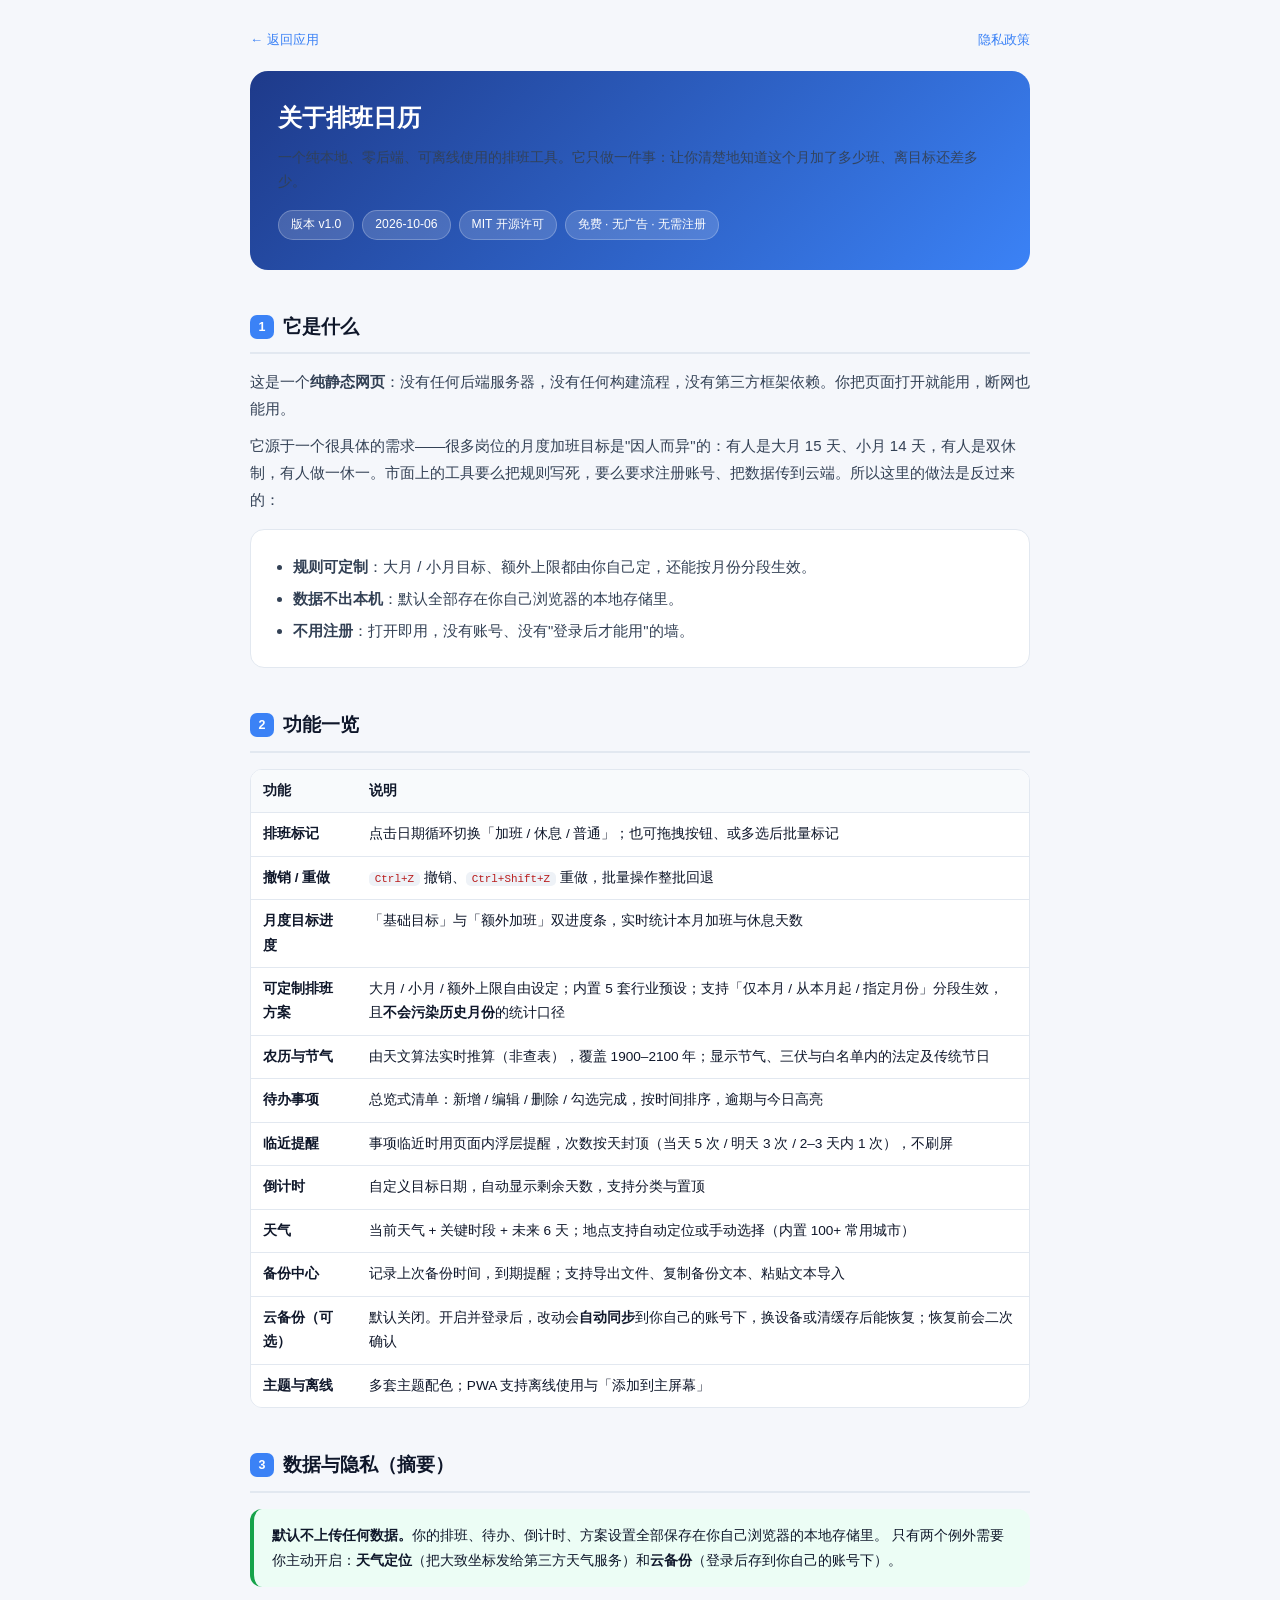
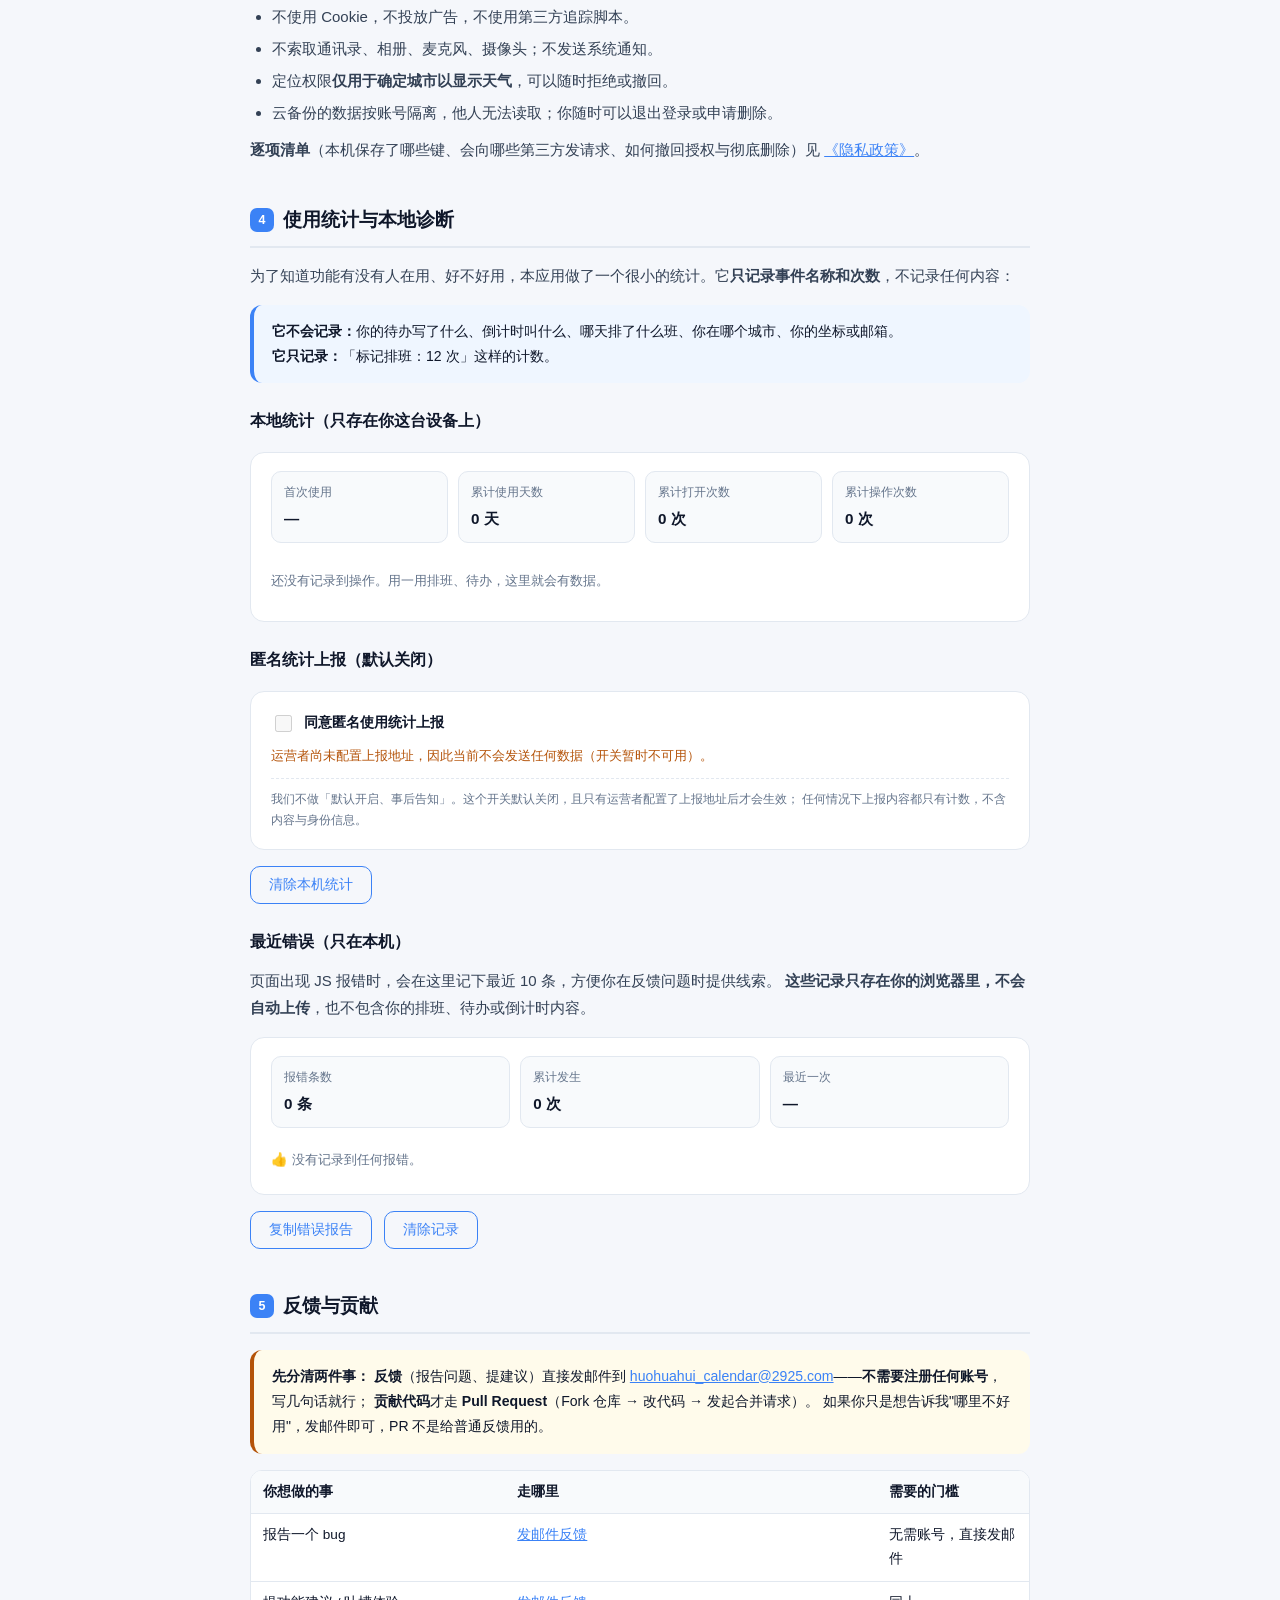
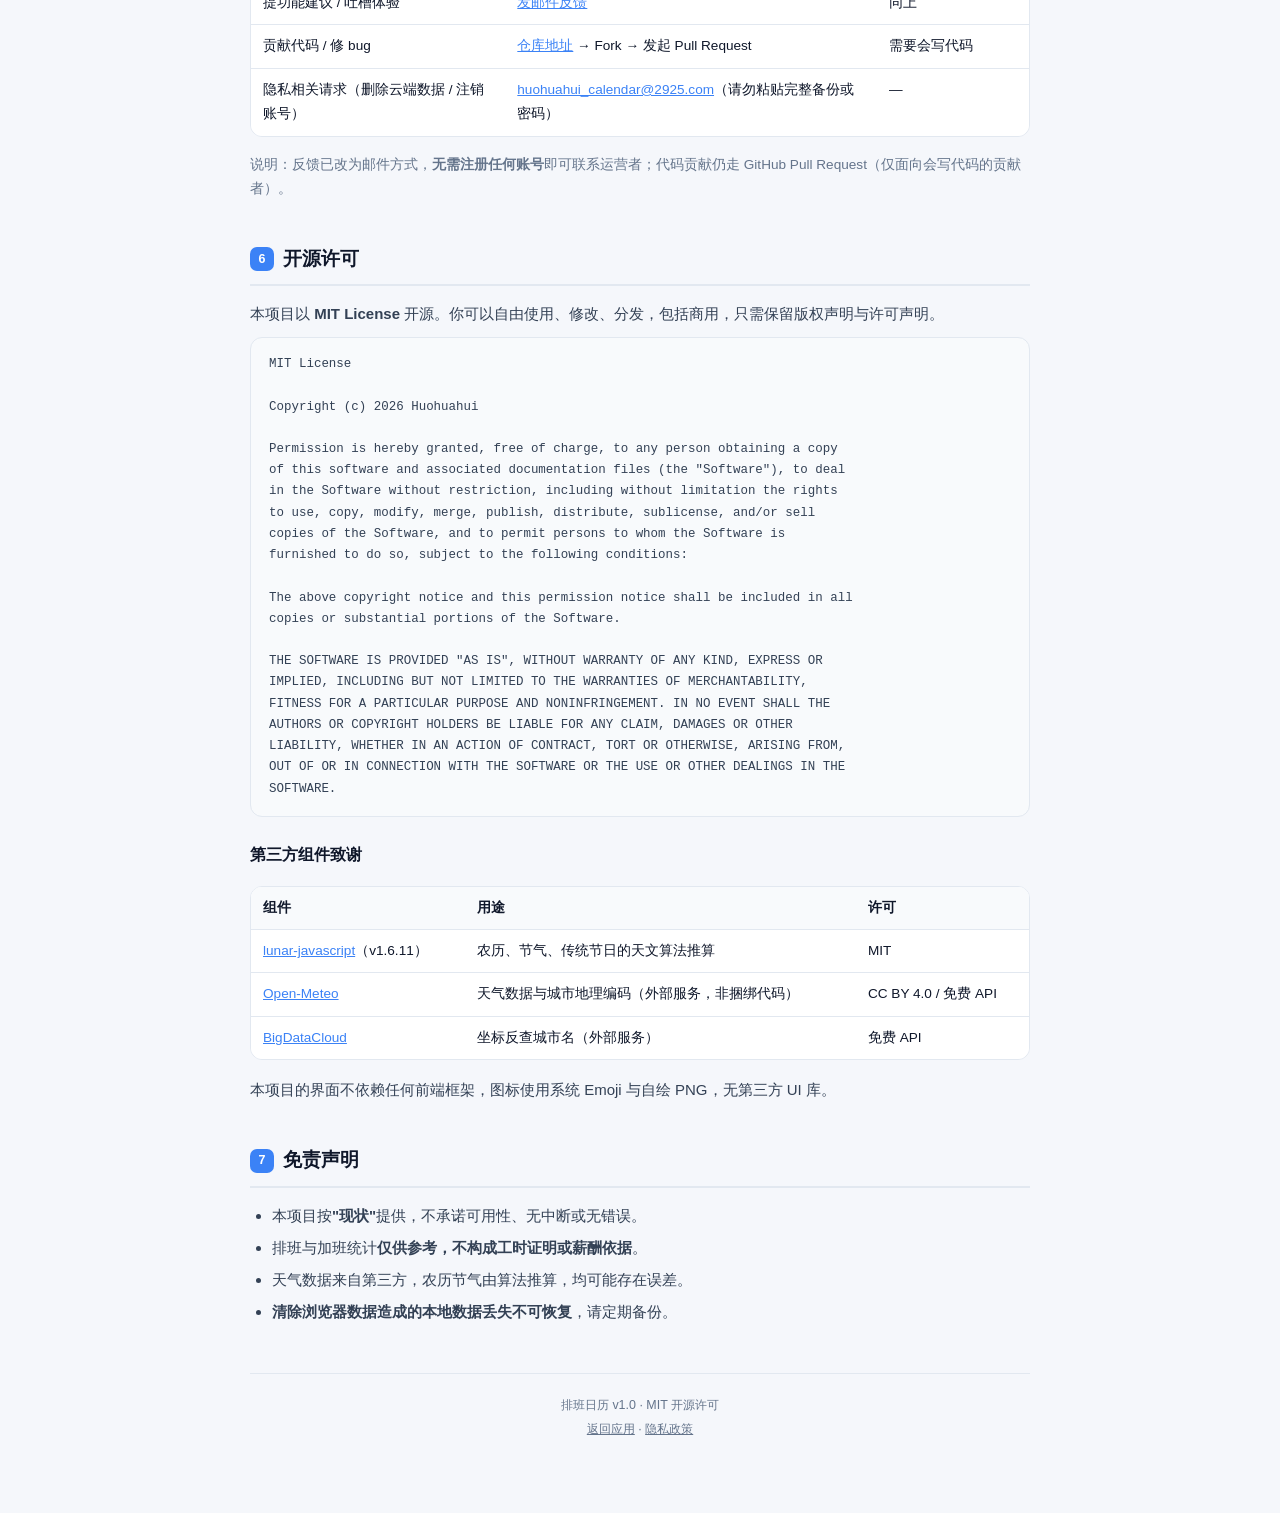
==== commit 4b92f126: "云备份自动同步：登录后改动自动上云 + 登录询问恢复；测试年份自适应；sw v17" ====
--- a/pages/about.html
+++ b/pages/about.html
@@ -67,7 +67,7 @@
             <tr><td><b>倒计时</b></td><td>自定义目标日期，自动显示剩余天数，支持分类与置顶</td></tr>
             <tr><td><b>天气</b></td><td>当前天气 + 关键时段 + 未来 6 天；地点支持自动定位或手动选择（内置 100+ 常用城市）</td></tr>
             <tr><td><b>备份中心</b></td><td>记录上次备份时间，到期提醒；支持导出文件、复制备份文本、粘贴文本导入</td></tr>
-            <tr><td><b>云备份（可选）</b></td><td>默认关闭。开启后可将整包快照存到你自己的账号下，换设备或清缓存后能恢复</td></tr>
+            <tr><td><b>云备份（可选）</b></td><td>默认关闭。开启并登录后，改动会<b>自动同步</b>到你自己的账号下，换设备或清缓存后能恢复；恢复前会二次确认</td></tr>
             <tr><td><b>主题与离线</b></td><td>多套主题配色；PWA 支持离线使用与「添加到主屏幕」</td></tr>
             </tbody>
         </table>
